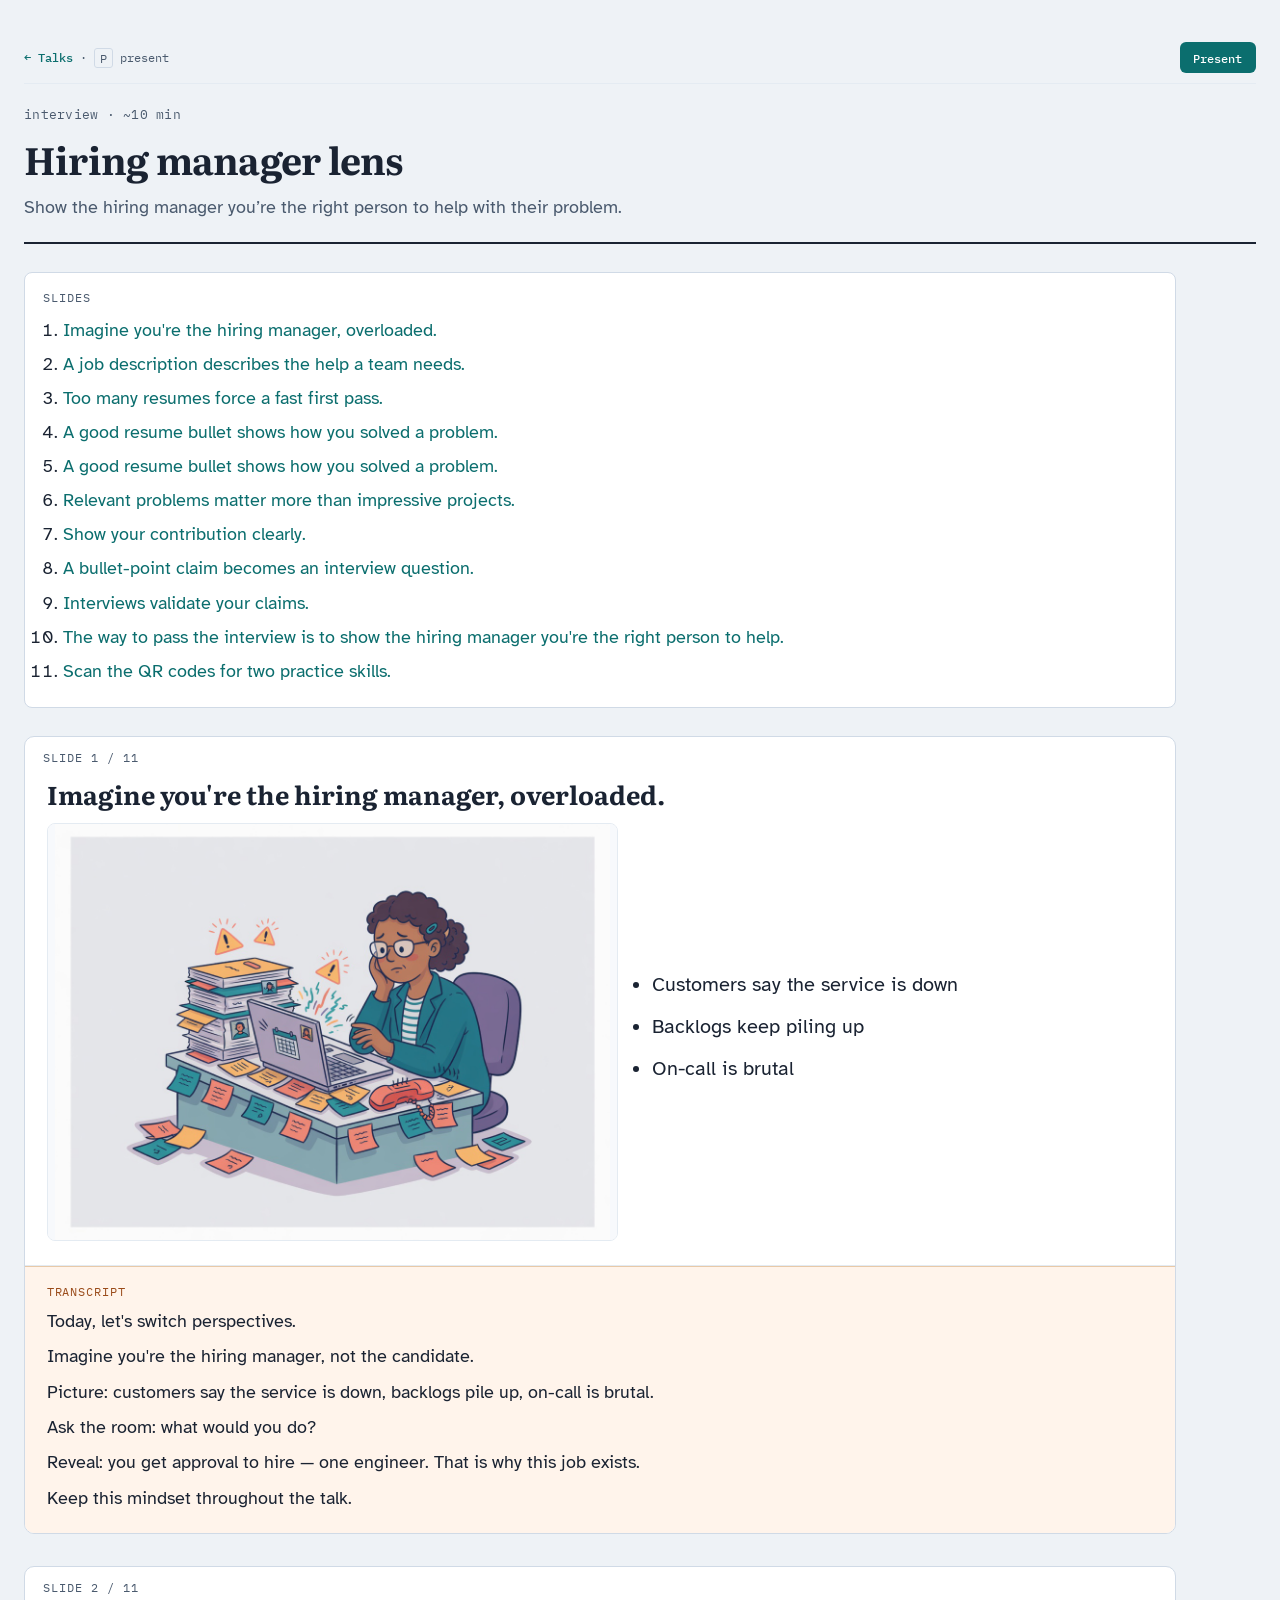
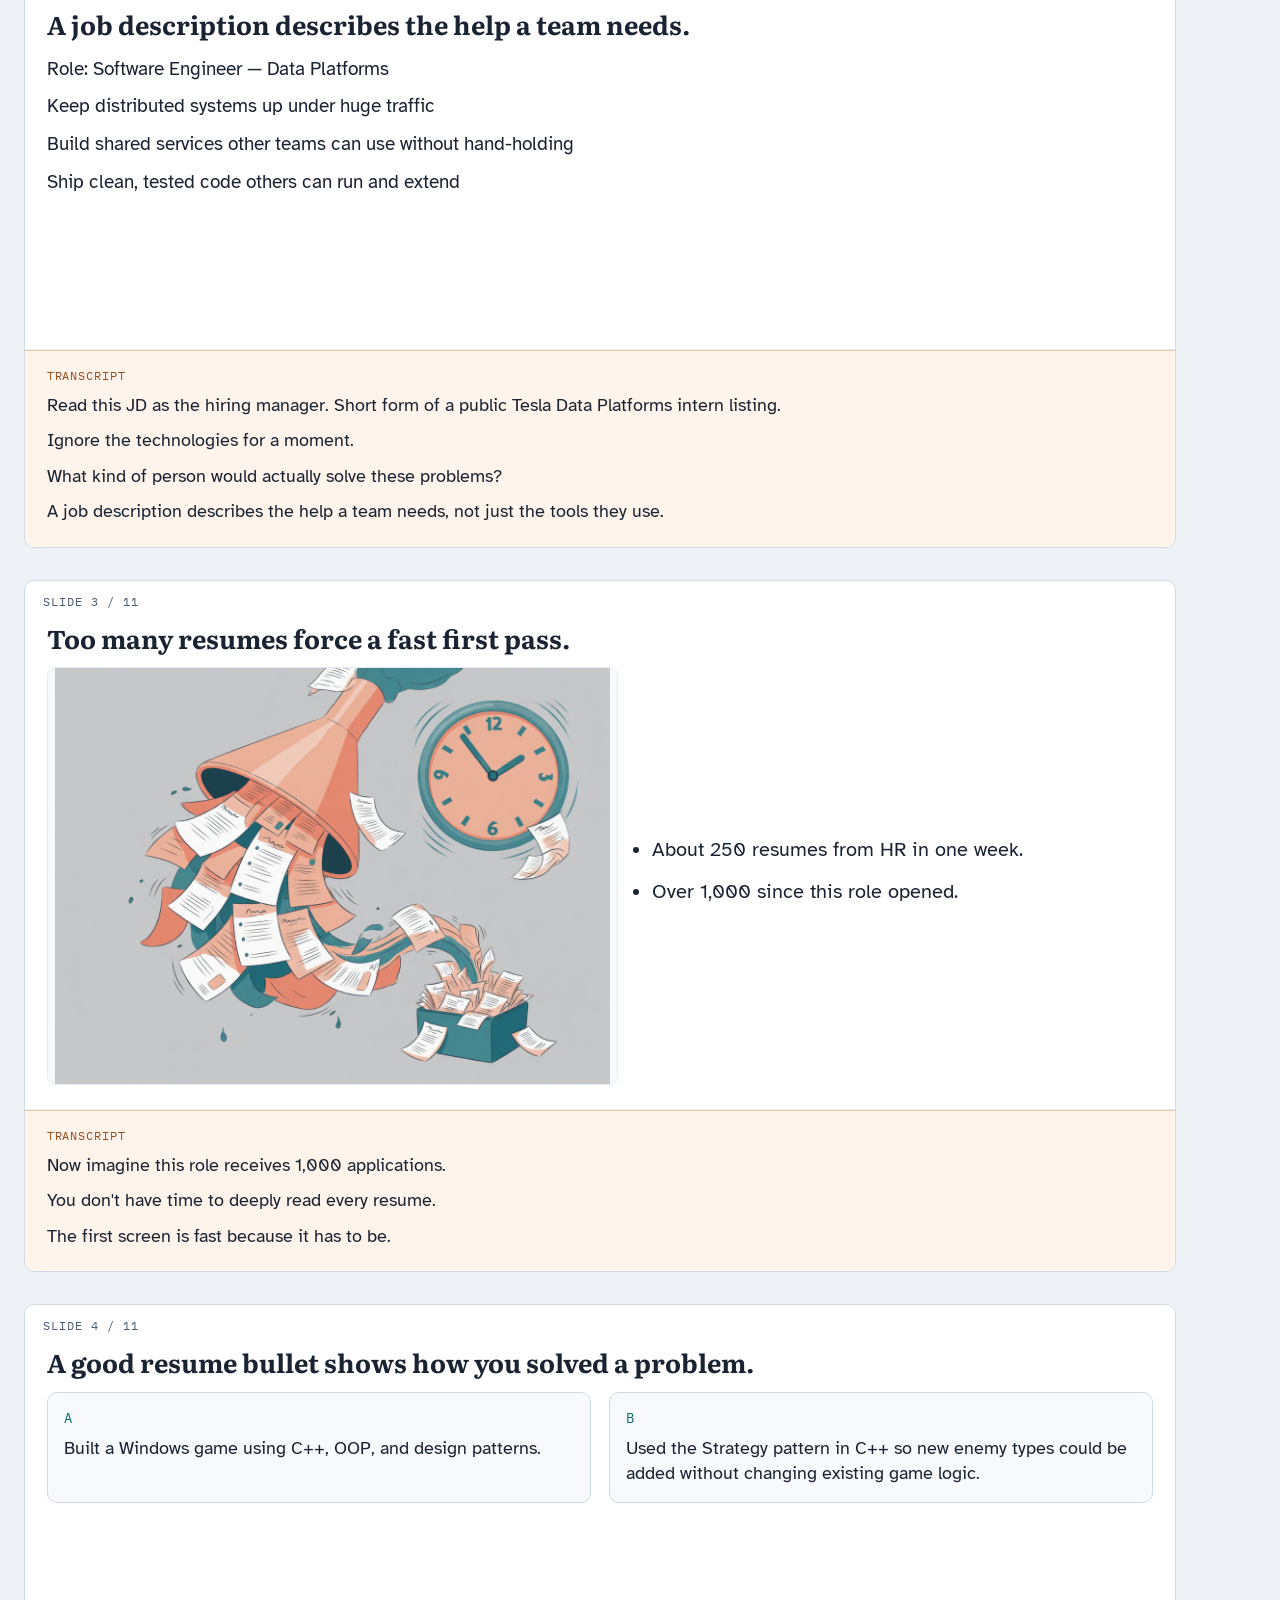
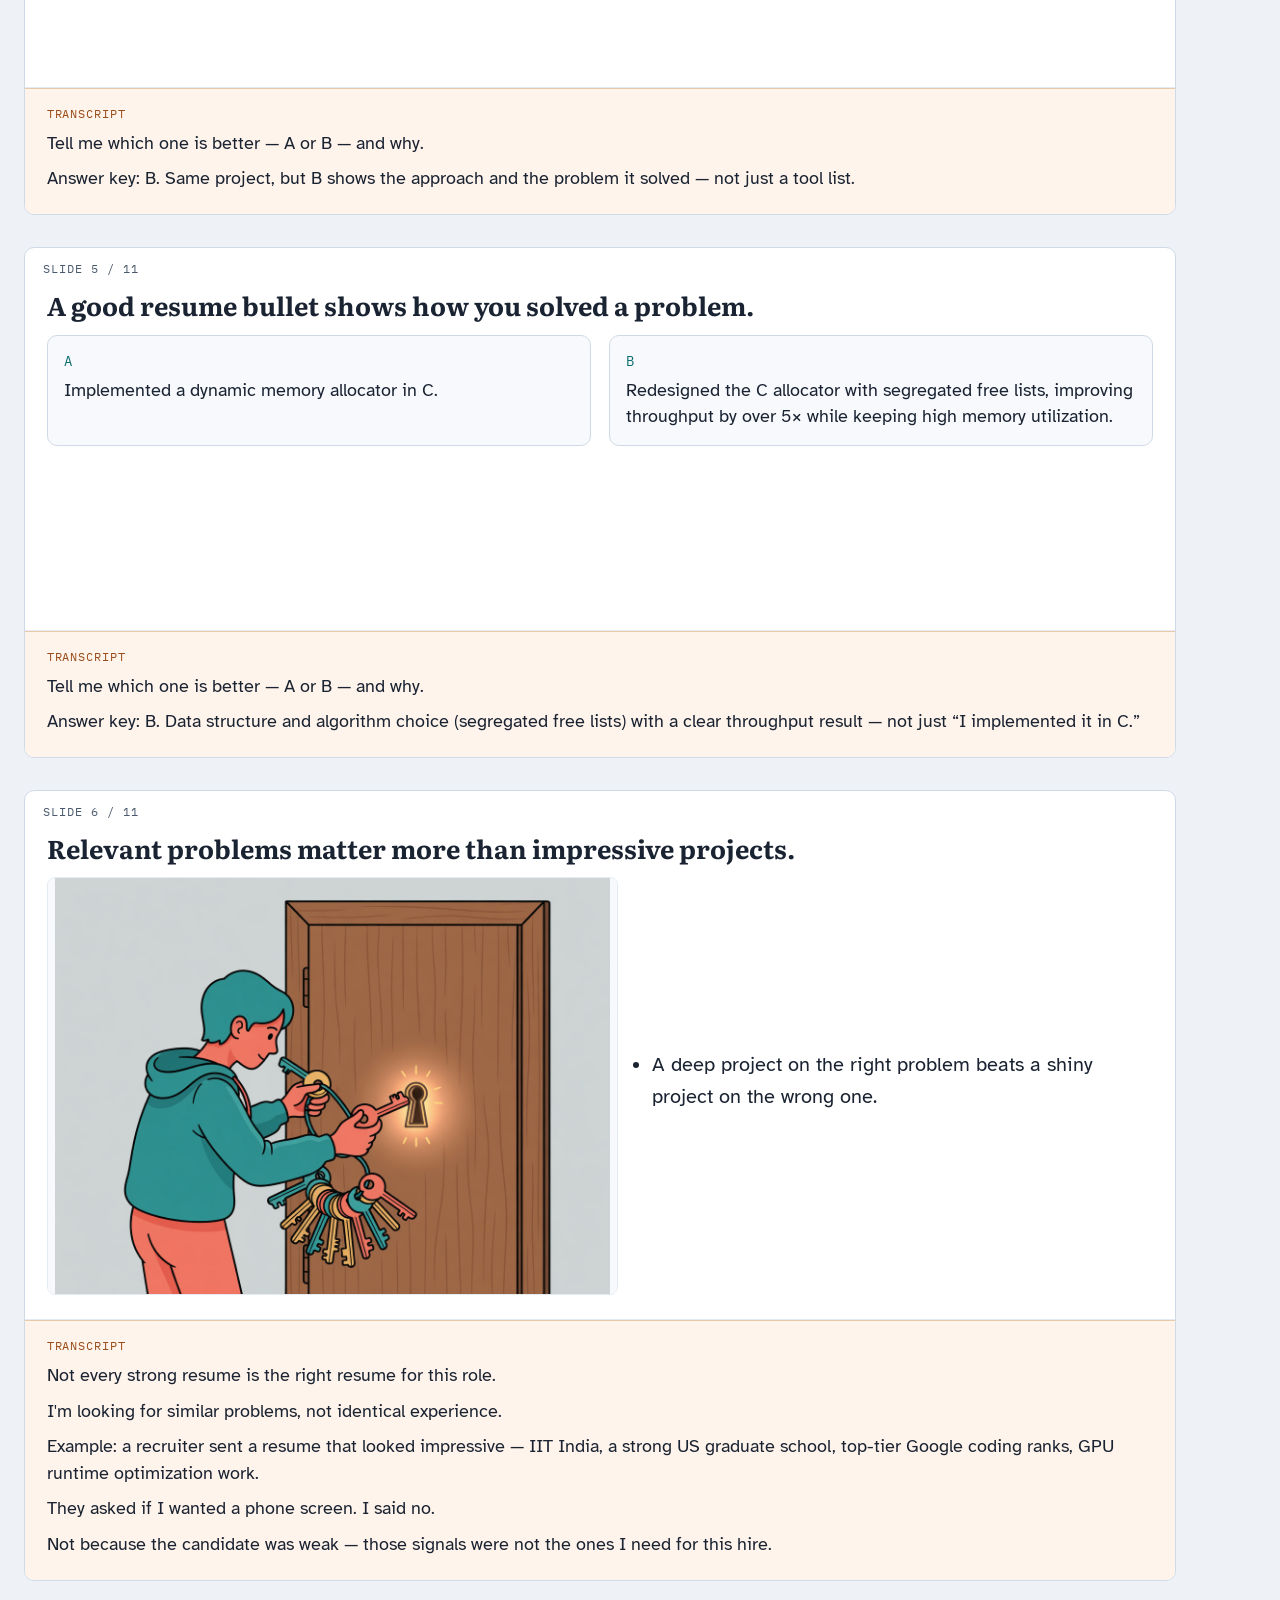
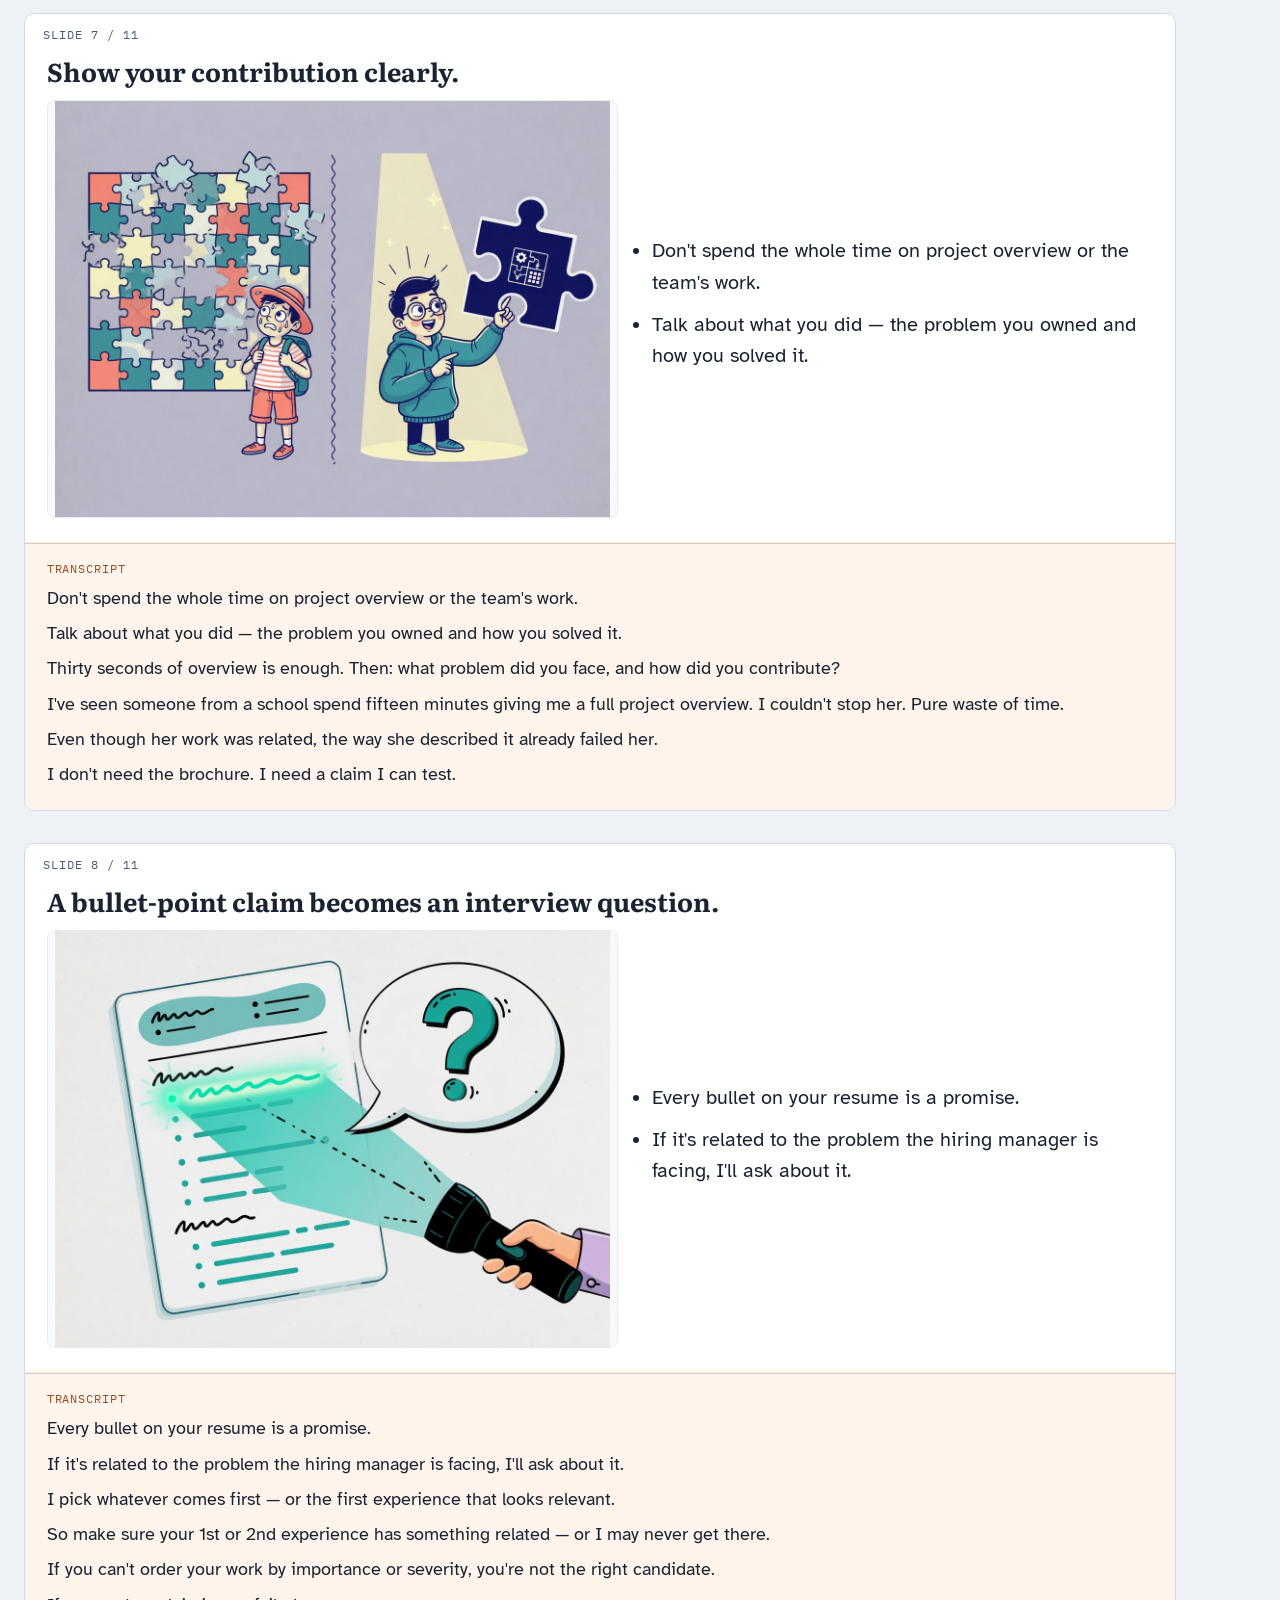
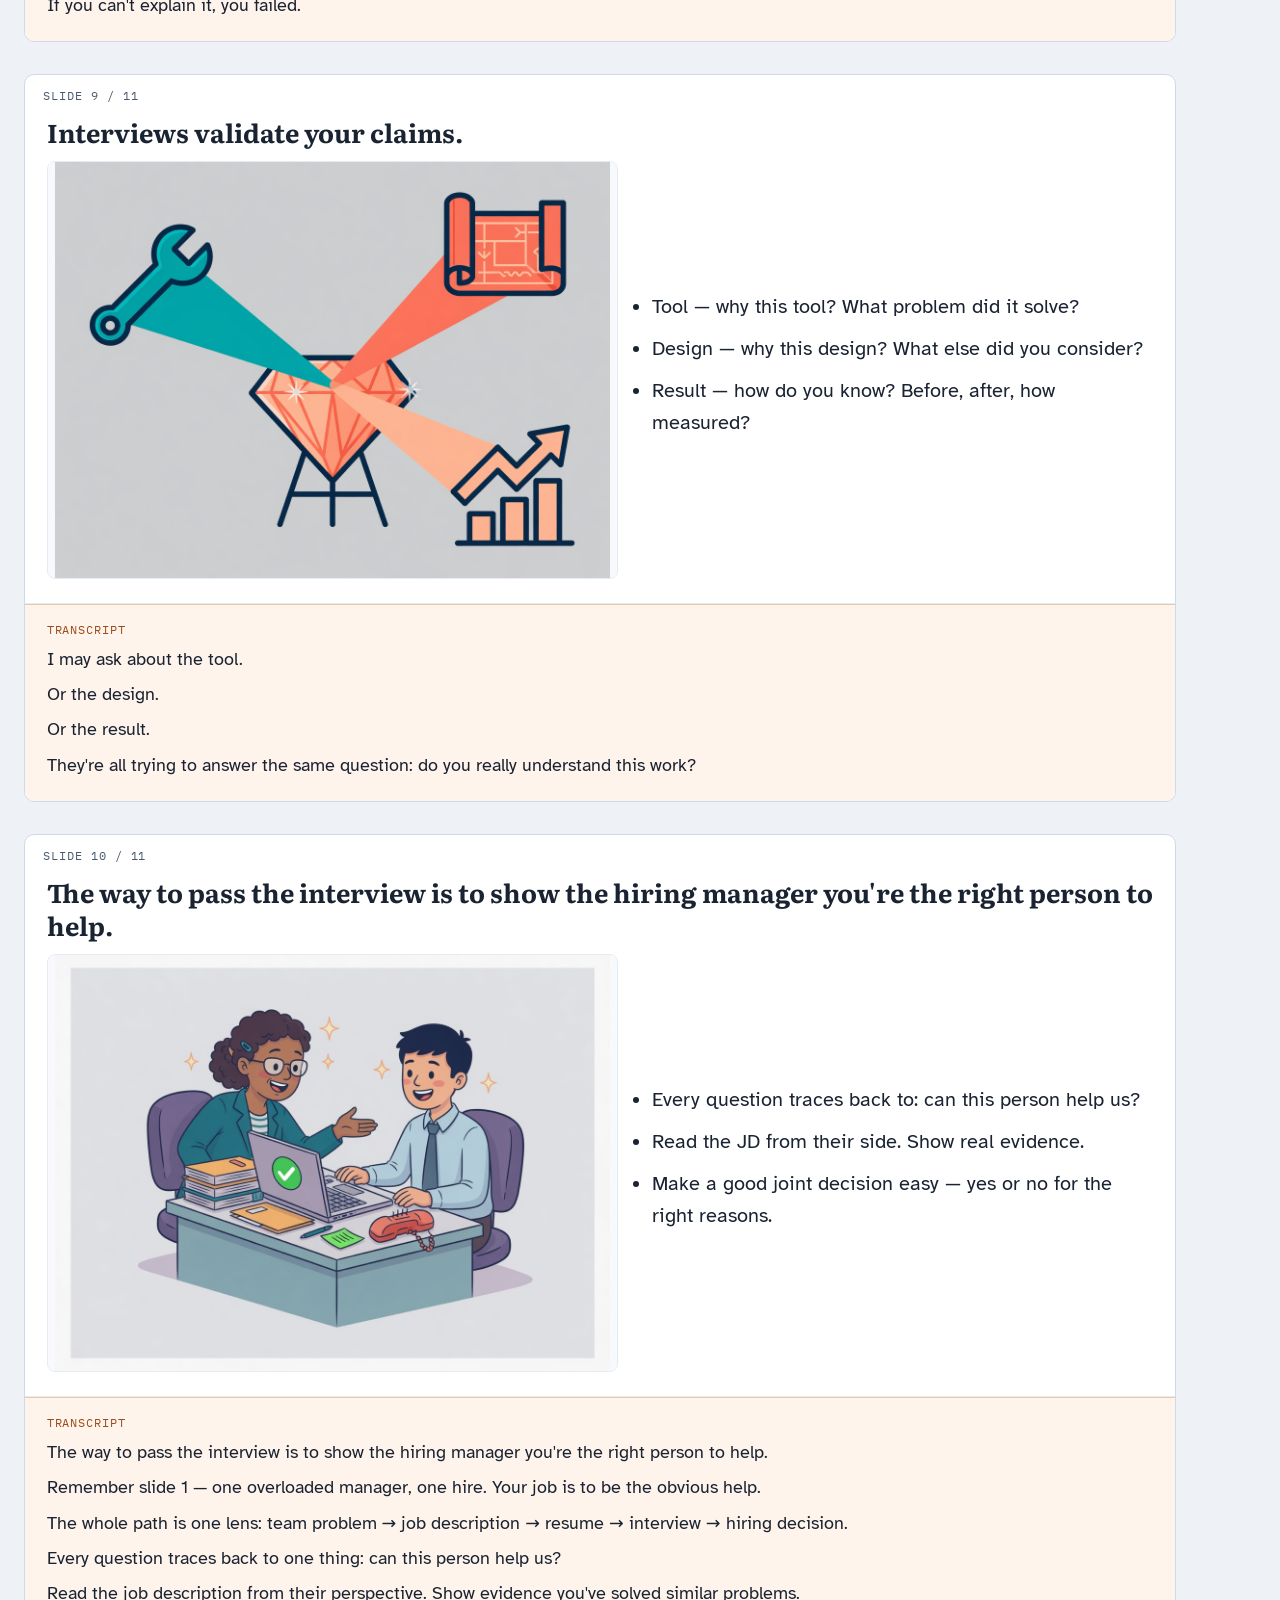
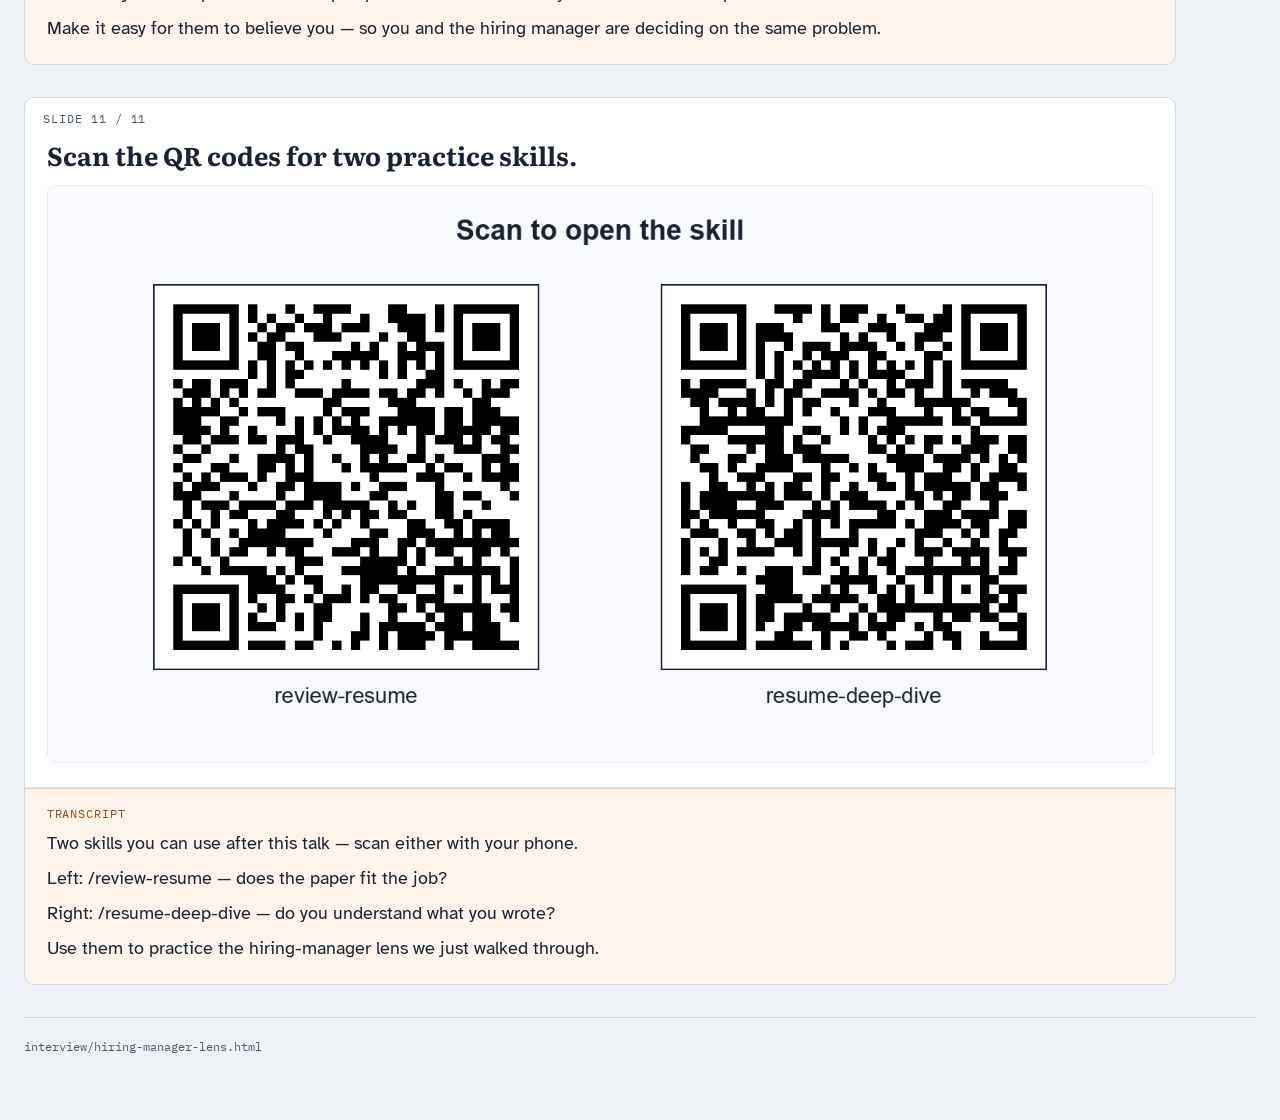
==== interview/hiring-manager-lens.html @ f14f6dc4 "feat(slides): add the public talk pages" ====
<!DOCTYPE html>
<html lang="en">
<head>
  <meta charset="UTF-8" />
  <meta name="viewport" content="width=device-width, initial-scale=1" />
  <title>Hiring manager lens · Imagine you're the hiring manager, overloaded</title>
  <link rel="stylesheet" href="../style/deck-present.css" />
  <link rel="preconnect" href="https://fonts.googleapis.com" />
  <link rel="preconnect" href="https://fonts.gstatic.com" crossorigin />
  <link href="https://fonts.googleapis.com/css2?family=Literata:ital,opsz,wght@0,7..72,400;0,7..72,600;0,7..72,700;1,7..72,400&family=Atkinson+Hyperlegible:ital,wght@0,400;0,700;1,400&family=IBM+Plex+Mono:wght@400;500&display=swap" rel="stylesheet" />
  <style>
    :root {
      --bg: #eef2f6;
      --surface: #ffffff;
      --ink: #1a2332;
      --muted: #4a5a6e;
      --line: #d0dae6;
      --line-soft: #e4ebf2;
      --accent: #0b6e6e;
      --accent-soft: #e0f2f1;
      --warn: #9a4b1a;
      --warn-bg: #fff4eb;
      --paper: #f7f9fc;
      --mono: "IBM Plex Mono", ui-monospace, Menlo, monospace;
      --body: "Atkinson Hyperlegible", system-ui, sans-serif;
      --display: "Literata", Georgia, serif;
      --measure: 72rem;
      --page: 88rem;
    }
    * { box-sizing: border-box; margin: 0; padding: 0; }
    body {
      font-family: var(--body);
      font-size: 1.25rem;
      line-height: 1.62;
      color: var(--ink);
      background: var(--bg);
      -webkit-font-smoothing: antialiased;
    }
    a { color: var(--accent); text-underline-offset: 0.15em; }
    .page { max-width: var(--page); margin: 0 auto; padding: 2.5rem 1.5rem 4rem; }
    header {
      margin-bottom: 1.75rem;
      padding-bottom: 1.35rem;
      border-bottom: 2px solid var(--ink);
    }
    .meta {
      font-family: var(--mono);
      font-size: 0.82rem;
      color: var(--muted);
      letter-spacing: 0.02em;
      margin-bottom: 0.7rem;
    }
    h1 {
      font-family: var(--display);
      font-size: clamp(1.75rem, 4vw, 2.35rem);
      font-weight: 700;
      line-height: 1.2;
      letter-spacing: -0.02em;
      max-width: 28ch;
      margin-bottom: 0.75rem;
    }
    .lede {
      font-size: 1.12rem;
      color: var(--muted);
      max-width: 58ch;
      line-height: 1.5;
    }
    .facts {
      display: flex;
      flex-wrap: wrap;
      gap: 0.5rem;
      margin-top: 1.15rem;
    }
    .fact {
      font-family: var(--mono);
      font-size: 0.76rem;
      background: var(--surface);
      border: 1px solid var(--line);
      padding: 0.35rem 0.65rem;
      border-radius: 999px;
    }
    section { margin-bottom: 2.5rem; max-width: var(--measure); }
    section > h2 {
      font-family: var(--display);
      font-size: 1.45rem;
      font-weight: 700;
      margin-bottom: 0.5rem;
    }
    .sec-intent {
      font-size: 1.02rem;
      color: var(--muted);
      margin-bottom: 1rem;
      max-width: 48ch;
    }
    /* Claim illustration — only next to a claim, not section titles */
    .ae .illust {
      margin: 0;
      border-top: 1px solid var(--line-soft);
      background: var(--paper);
    }
    .ae .illust img,
    .ae .illust object {
      display: block;
      width: 100%;
      max-height: 22rem;
      object-fit: contain;
      object-position: center;
      background: #f7f9fc;
    }
    .ae .illust.diagram {
      border-top: 1px solid var(--line-soft);
    }
    .thesis .illust {
      margin-top: 1rem;
      border-radius: 8px;
      overflow: hidden;
      border: 1px solid var(--line);
      max-width: 42rem;
    }
    .thesis .illust img {
      display: block;
      width: 100%;
      max-height: 18rem;
      object-fit: contain;
      background: #f7f9fc;
    }
    .thesis .illust figcaption {
      font-family: var(--mono);
      font-size: 0.72rem;
      color: var(--muted);
      padding: 0.45rem 0.85rem;
      background: var(--paper);
    }
    .ae .illust figcaption {
      font-family: var(--mono);
      font-size: 0.72rem;
      color: var(--muted);
      padding: 0.45rem 0.85rem 0.55rem;
    }
    section p { margin-bottom: 0.75rem; }
    section ul { margin: 0 0 0.75rem 1.2rem; }
    section li { margin-bottom: 0.35rem; }
    section li::marker { color: var(--accent); }
    .muted { color: var(--muted); }
    .small { font-size: 0.95rem; color: var(--muted); }
    code {
      font-family: var(--mono);
      font-size: 0.88em;
      background: var(--paper);
      border: 1px solid var(--line-soft);
      padding: 0.08em 0.35em;
      border-radius: 4px;
    }

    .thesis {
      background: var(--accent-soft);
      border-left: 5px solid var(--accent);
      padding: 1.1rem 1.25rem;
      border-radius: 0 8px 8px 0;
      margin-bottom: 1.5rem;
      max-width: var(--measure);
    }
    .thesis .lab {
      font-family: var(--mono);
      font-size: 0.72rem;
      letter-spacing: 0.08em;
      text-transform: uppercase;
      color: var(--accent);
      margin-bottom: 0.35rem;
    }
    .thesis p {
      font-family: var(--display);
      font-size: 1.18rem;
      line-height: 1.4;
      margin: 0;
    }

    /* Claim cards (doc) */
    .ae {
      background: var(--surface);
      border: 1px solid var(--line);
      border-radius: 8px;
      margin: 0.85rem 0;
      overflow: hidden;
    }
    .ae .assert {
      padding: 0.9rem 1.1rem 0.65rem;
    }
    .ae .assert .lab {
      font-family: var(--mono);
      font-size: 0.72rem;
      font-weight: 500;
      letter-spacing: 0.08em;
      text-transform: uppercase;
      color: var(--warn);
      margin-bottom: 0.3rem;
    }
    .ae.key .assert .lab { color: var(--accent); }
    .ae .assert p {
      font-family: var(--display);
      font-size: 1.12rem;
      font-weight: 600;
      line-height: 1.35;
      margin: 0;
    }
    .ae .evidence {
      padding: 0.75rem 1.1rem 1rem;
      background: var(--paper);
      border-top: 1px solid var(--line-soft);
    }
    .ae .evidence p {
      margin: 0 0 0.5rem;
      font-size: 1rem;
      color: var(--muted);
    }
    .ae .evidence ul, .ae .evidence ol {
      margin: 0.2rem 0 0 1.15rem;
      font-size: 1rem;
    }
    .ae .evidence li { margin-bottom: 0.28rem; color: var(--ink); }
    .ae .evidence li::marker { color: var(--accent); }

    .flow {
      display: flex;
      flex-wrap: wrap;
      align-items: center;
      gap: 0.35rem;
      margin: 0.75rem 0 1rem;
      font-size: 0.92rem;
    }
    .flow span {
      background: var(--surface);
      border: 1px solid var(--line);
      padding: 0.4rem 0.65rem;
      border-radius: 6px;
    }
    .flow .arr {
      border: none;
      background: none;
      color: var(--accent);
      font-weight: 700;
      padding: 0 0.1rem;
    }
    .flow .you {
      border-color: var(--accent);
      background: var(--accent-soft);
      font-weight: 700;
    }

    .grid2 {
      display: grid;
      grid-template-columns: 1fr 1fr;
      gap: 0.85rem;
    }
    @media (max-width: 720px) {
      .grid2 { grid-template-columns: 1fr; }
    }
    .gap {
      background: var(--surface);
      border: 1px solid var(--line);
      border-radius: 8px;
      padding: 1rem 1.15rem;
      margin: 0.5rem 0;
    }
    .gap .lab {
      font-family: var(--mono);
      font-size: 0.72rem;
      letter-spacing: 0.08em;
      text-transform: uppercase;
      color: var(--accent);
      margin-bottom: 0.35rem;
    }
    .gap h3 {
      font-family: var(--display);
      font-size: 1.1rem;
      margin: 0 0 0.4rem;
    }
    .gap p { margin: 0; font-size: 0.95rem; color: var(--muted); }

    .open {
      background: var(--warn-bg);
      border: 1px solid #e8c9a8;
      border-radius: 8px;
      padding: 1rem 1.15rem;
    }
    .open .lab {
      font-family: var(--mono);
      font-size: 0.72rem;
      letter-spacing: 0.08em;
      text-transform: uppercase;
      color: var(--warn);
      margin-bottom: 0.4rem;
    }
    .open ul { margin: 0 0 0 1.15rem; }
    .open li { margin-bottom: 0.35rem; color: var(--muted); }

    table {
      width: 100%;
      border-collapse: collapse;
      font-size: 0.98rem;
      margin: 0.75rem 0;
      background: var(--surface);
      border: 1px solid var(--line);
      border-radius: 8px;
      overflow: hidden;
    }
    th, td {
      text-align: left;
      padding: 0.55rem 0.7rem;
      border-bottom: 1px solid var(--line-soft);
      vertical-align: top;
    }
    th {
      font-family: var(--mono);
      font-size: 0.72rem;
      letter-spacing: 0.04em;
      text-transform: uppercase;
      color: var(--muted);
      background: var(--paper);
      font-weight: 500;
    }
    tr:last-child td { border-bottom: none; }

    footer {
      margin-top: 1.5rem;
      padding-top: 1.1rem;
      border-top: 1px solid var(--line);
      font-family: var(--mono);
      font-size: 0.78rem;
      color: var(--muted);
    }

    .mode-bar {
      position: sticky;
      top: 0;
      z-index: 50;
      display: flex;
      align-items: center;
      justify-content: space-between;
      gap: 0.75rem;
      flex-wrap: wrap;
      padding: 0.65rem 0;
      margin: -0.5rem 0 1.25rem;
      background: color-mix(in srgb, var(--bg) 92%, transparent);
      backdrop-filter: blur(8px);
      border-bottom: 1px solid var(--line-soft);
    }
    .mode-bar .hint {
      font-family: var(--mono);
      font-size: 0.75rem;
      color: var(--muted);
    }
    .mode-bar button {
      font-family: var(--mono);
      font-size: 0.78rem;
      font-weight: 500;
      color: var(--surface);
      background: var(--accent);
      border: none;
      border-radius: 6px;
      padding: 0.45rem 0.85rem;
      cursor: pointer;
    }
    .mode-bar button:hover { filter: brightness(1.08); }

    /* presentation styles: see ../style/deck-present.css */

    /* one page per slide + transcript */
    .slide-page {
      background: var(--surface);
      border: 1px solid var(--line);
      border-radius: 10px;
      margin: 0 0 2rem;
      overflow: hidden;
      max-width: var(--measure);
    }
    .slide-page .slide-num {
      font-family: var(--mono);
      font-size: 0.72rem;
      letter-spacing: 0.08em;
      text-transform: uppercase;
      color: var(--muted);
      padding: 0.75rem 1.15rem 0;
    }
    .slide-page .slide-on {
      padding: 0.65rem 1.35rem 1.5rem;
      border-bottom: 1px solid var(--line-soft);
      min-height: 22rem;
    }
    .slide-page .slide-on h2 {
      font-family: var(--display);
      font-size: 1.6rem;
      font-weight: 700;
      line-height: 1.3;
      margin: 0 0 0.75rem;
      max-width: 100%;
      white-space: normal;
      overflow-wrap: break-word;
    }
    .slide-page .slide-on .body p {
      margin: 0 0 0.45rem;
      color: var(--ink);
      font-size: 1.18rem;
    }
    .slide-page .slide-on .compare-pair {
      display: grid;
      grid-template-columns: minmax(0, 1fr) minmax(0, 1fr);
      gap: 0.85rem 1.15rem;
      align-items: stretch;
      margin-top: 0.5rem;
    }
    .slide-page .slide-on .compare-pair .cmp-card {
      border: 1px solid var(--line);
      border-radius: 10px;
      padding: 0.9rem 1rem;
      background: var(--paper);
      min-width: 0;
    }
    .slide-page .slide-on .compare-pair .cmp-card .lab {
      font-family: var(--mono);
      font-size: 0.85rem;
      letter-spacing: 0.08em;
      text-transform: uppercase;
      color: var(--accent);
      margin-bottom: 0.4rem;
    }
    .slide-page .slide-on .compare-pair .cmp-card p {
      margin: 0;
      font-size: 1.12rem;
      line-height: 1.45;
      color: var(--ink);
    }
    @media (max-width: 720px) {
      .slide-page .slide-on .compare-pair {
        grid-template-columns: 1fr;
      }
    }
    .slide-page .slide-on .body ul {
      margin: 0.35rem 0 0.5rem 1.15rem;
    }
    .slide-page .slide-on .body li { margin-bottom: 0.28rem; }
    .slide-page .slide-on .body li::marker { color: var(--accent); }
    .slide-page .slide-on pre {
      font-family: var(--mono);
      font-size: 1.05rem;
      background: var(--paper);
      border: 1px solid var(--line-soft);
      border-radius: 8px;
      padding: 0.85rem 1rem;
      line-height: 1.55;
      margin: 0.35rem 0 0.5rem;
      white-space: pre-wrap;
      max-width: 100%;
      overflow-wrap: break-word;
      overflow-x: auto;
    }
    .slide-page .slide-on .grid3 {
      display: grid;
      grid-template-columns: 1fr 1fr 1fr;
      gap: 0.65rem;
      margin-top: 0.5rem;
    }
    .slide-page .slide-on .split-lr {
      display: grid;
      grid-template-columns: minmax(0, 1.1fr) minmax(0, 1fr);
      gap: 1rem;
      align-items: center;
      margin-top: 0.35rem;
      min-width: 0;
    }
    .slide-page .slide-on .split-lr figure {
      margin: 0;
      min-width: 0;
    }
    .slide-page .slide-on .split-lr figure img {
      max-height: 26rem;
      max-width: 100%;
      width: 100%;
      object-fit: contain;
    }
    .slide-page .slide-on .split-lr ul {
      margin: 0;
      padding-left: 1.15rem;
      font-size: 1.22rem;
      min-width: 0;
    }
    .slide-page .slide-on .split-lr li {
      margin-bottom: 0.65rem;
      overflow-wrap: break-word;
    }
    @media (max-width: 720px) {
      .slide-page .slide-on .grid3 { grid-template-columns: 1fr; }
      .slide-page .slide-on .split-lr { grid-template-columns: 1fr; }
    }
    .slide-page .slide-on .grid3 .cell {
      background: var(--paper);
      border: 1px solid var(--line-soft);
      border-radius: 8px;
      padding: 0.75rem 0.85rem;
    }
    .slide-page .slide-on .grid3 .cell .lab {
      font-family: var(--mono);
      font-size: 0.7rem;
      letter-spacing: 0.06em;
      text-transform: uppercase;
      color: var(--accent);
      margin-bottom: 0.3rem;
    }
    .slide-page .slide-on .grid3 .cell h3 {
      font-family: var(--display);
      font-size: 1.05rem;
      margin: 0 0 0.3rem;
    }
    .slide-page .slide-on .grid3 .cell p {
      margin: 0;
      font-size: 0.95rem;
      color: var(--muted);
    }
    .slide-page .slide-on figure {
      margin: 0.75rem 0 0;
      border-radius: 8px;
      overflow: hidden;
      border: 1px solid var(--line-soft);
    }
    .slide-page .slide-on figure img {
      display: block;
      width: 100%;
      max-height: 28rem;
      object-fit: contain;
      background: #f7f9fc;
    }
    .slide-page .slide-on figure.qr-pair img {
      max-height: 36rem;
      max-width: 100%;
      width: 100%;
      object-fit: contain;
    }
    .slide-page .slide-on .body p,
    .slide-page .slide-on .body li {
      overflow-wrap: break-word;
    }
    .slide-page .slide-on figcaption {
      font-family: var(--mono);
      font-size: 0.72rem;
      color: var(--muted);
      padding: 0.4rem 0.75rem;
      background: var(--paper);
    }
    .slide-page .transcript {
      background: var(--warn-bg);
      border-top: 1px solid #e8c9a8;
      padding: 1rem 1.35rem 1.35rem;
    }
    .slide-page .transcript .lab {
      font-family: var(--mono);
      font-size: 0.72rem;
      letter-spacing: 0.08em;
      text-transform: uppercase;
      color: var(--warn);
      margin-bottom: 0.4rem;
    }
    .slide-page .transcript p {
      margin: 0 0 0.5rem;
      font-size: 1.1rem;
      color: var(--ink);
      line-height: 1.55;
    }
    .slide-page .transcript p:last-child { margin-bottom: 0; }
    .toc {
      max-width: var(--measure);
      margin: 0 0 1.75rem;
      padding: 1rem 1.15rem;
      background: var(--surface);
      border: 1px solid var(--line);
      border-radius: 8px;
    }
    .toc .lab {
      font-family: var(--mono);
      font-size: 0.72rem;
      letter-spacing: 0.08em;
      text-transform: uppercase;
      color: var(--muted);
      margin-bottom: 0.5rem;
    }
    .toc ol { margin: 0 0 0 1.2rem; }
    .toc li { margin-bottom: 0.35rem; font-size: 1.1rem; }
    .toc a { text-decoration: none; }
    .toc a:hover { text-decoration: underline; }
</style>
</head>
<body>
  <div class="page">
    <div class="mode-bar">
      <span class="hint"><a href="../index.html">← Talks</a> · <kbd style="font-family:var(--mono);font-size:0.72rem;border:1px solid var(--line);padding:0.1rem 0.3rem;border-radius:3px">P</kbd> present</span>
      <button type="button" id="btn-present">Present</button>
    </div>

    <header>
      <p class="meta">interview · ~10 min</p>
      <h1>Hiring manager lens</h1>
      <p class="lede">Show the hiring manager you’re the right person to help with their problem.</p>
    </header>

    <nav class="toc" id="toc">
      <div class="lab">Slides</div>
      <ol id="toc-list"></ol>
    </nav>

    <div id="pages"></div>

    <footer>
      interview/hiring-manager-lens.html
    </footer>
  </div>

  <div id="deck" hidden>
    <div class="deck-chrome">
      <div>
        <strong id="slide-label">1 / N</strong>
        <span class="keys"> · <kbd>↓</kbd>/<kbd>↑</kbd> or <kbd>→</kbd>/<kbd>←</kbd> · <kbd>Esc</kbd> · <kbd>F</kbd></span>
      </div>
      <span class="end"><a href="../index.html">Talks</a><button type="button" id="btn-exit">Exit</button></span>
    </div>
    <div class="stage" id="stage"></div>
    <div class="progress" id="progress"></div>
  </div>

  <script>
    /**
     * Round-2 script: short transcripts (30–60s/slide). One idea per slide.
     * Title = on screen claim. Body = context. Transcript = speaker guide only.
     */
    const SLIDES = [
      {
        section: "open",
        title: "Imagine you're the hiring manager, overloaded.",
        layout: "img-left",
        img: "images/ev-s1-overloaded.jpg",

        body: [
          "Customers say the service is down",
          "Backlogs keep piling up",
          "On-call is brutal",
        ],
        transcript: [
          "Today, let's switch perspectives.",
          "Imagine you're the hiring manager, not the candidate.",
          "Picture: customers say the service is down, backlogs pile up, on-call is brutal.",
          "Ask the room: what would you do?",
          "Reveal: you get approval to hire — one engineer. That is why this job exists.",
          "Keep this mindset throughout the talk.",
        ],
      },
      {
        section: "open",
        title: "A job description describes the help a team needs.",
        body: [
          "Role: Software Engineer — Data Platforms",
          "Keep distributed systems up under huge traffic",
          "Build shared services other teams can use without hand-holding",
          "Ship clean, tested code others can run and extend",
        ],
        transcript: [
          "Read this JD as the hiring manager. Short form of a public Tesla Data Platforms intern listing.",
          "Ignore the technologies for a moment.",
          "What kind of person would actually solve these problems?",
          "A job description describes the help a team needs, not just the tools they use.",
        ],
      },
      {
        section: "scan",
        title: "Too many resumes force a fast first pass.",
        layout: "img-left",
        body: [
          "About 250 resumes from HR in one week.",
          "Over 1,000 since this role opened.",
        ],
        img: "images/ev-s3-stack-timer.jpg",

        transcript: [
          "Now imagine this role receives 1,000 applications.",
          "You don't have time to deeply read every resume.",
          "The first screen is fast because it has to be.",
        ],
      },
      {
        section: "scan",
        title: "A good resume bullet shows how you solved a problem.",
        layout: "compare",
        a: "Built a Windows game using C++, OOP, and design patterns.",
        b: "Used the Strategy pattern in C++ so new enemy types could be added without changing existing game logic.",
        transcript: [
          "Tell me which one is better — A or B — and why.",
          "Answer key: B. Same project, but B shows the approach and the problem it solved — not just a tool list.",
        ],
      },
      {
        section: "scan",
        title: "A good resume bullet shows how you solved a problem.",
        layout: "compare",
        a: "Implemented a dynamic memory allocator in C.",
        b: "Redesigned the C allocator with segregated free lists, improving throughput by over 5× while keeping high memory utilization.",
        transcript: [
          "Tell me which one is better — A or B — and why.",
          "Answer key: B. Data structure and algorithm choice (segregated free lists) with a clear throughput result — not just “I implemented it in C.”",
        ],
      },
      {
        section: "scan",
        title: "Relevant problems matter more than impressive projects.",
        layout: "img-left",
        body: [
          "A deep project on the right problem beats a shiny project on the wrong one.",
        ],
        img: "images/ev-s5-key-lock.jpg",

        transcript: [
          "Not every strong resume is the right resume for this role.",
          "I'm looking for similar problems, not identical experience.",
          "Example: a recruiter sent a resume that looked impressive — IIT India, a strong US graduate school, top-tier Google coding ranks, GPU runtime optimization work.",
          "They asked if I wanted a phone screen. I said no.",
          "Not because the candidate was weak — those signals were not the ones I need for this hire.",
        ],
      },
      {
        section: "scan",
        title: "Show your contribution clearly.",
        layout: "img-left",
        body: [
          "Don't spend the whole time on project overview or the team's work.",
          "Talk about what you did — the problem you owned and how you solved it.",
        ],
        img: "images/ev-s6-contribution.jpg",

        transcript: [
          "Don't spend the whole time on project overview or the team's work.",
          "Talk about what you did — the problem you owned and how you solved it.",
          "Thirty seconds of overview is enough. Then: what problem did you face, and how did you contribute?",
          "I've seen someone from a school spend fifteen minutes giving me a full project overview. I couldn't stop her. Pure waste of time.",
          "Even though her work was related, the way she described it already failed her.",
          "I don't need the brochure. I need a claim I can test.",
        ],
      },
      {
        section: "probe",
        title: "A bullet-point claim becomes an interview question.",
        layout: "img-left",
        body: [
          "Every bullet on your resume is a promise.",
          "If it's related to the problem the hiring manager is facing, I'll ask about it.",
        ],
        img: "images/ev-s7-flashlight.jpg",

        transcript: [
          "Every bullet on your resume is a promise.",
          "If it's related to the problem the hiring manager is facing, I'll ask about it.",
          "I pick whatever comes first — or the first experience that looks relevant.",
          "So make sure your 1st or 2nd experience has something related — or I may never get there.",
          "If you can't order your work by importance or severity, you're not the right candidate.",
          "If you can't explain it, you failed.",
        ],
      },
      {
        section: "probe",
        title: "Interviews validate your claims.",
        layout: "img-left",
        body: [
          "Tool — why this tool? What problem did it solve?",
          "Design — why this design? What else did you consider?",
          "Result — how do you know? Before, after, how measured?",
        ],
        img: "images/ev-s8-diamond.jpg",

        transcript: [
          "I may ask about the tool.",
          "Or the design.",
          "Or the result.",
          "They're all trying to answer the same question: do you really understand this work?",
        ],
      },
      {
        section: "close",
        title: "The way to pass the interview is to show the hiring manager you're the right person to help.",
        layout: "img-left",
        body: [
          "Every question traces back to: can this person help us?",
          "Read the JD from their side. Show real evidence.",
          "Make a good joint decision easy — yes or no for the right reasons.",
        ],
        img: "images/ev-s9-close.jpg",

        transcript: [
          "The way to pass the interview is to show the hiring manager you're the right person to help.",
          "Remember slide 1 — one overloaded manager, one hire. Your job is to be the obvious help.",
          "The whole path is one lens: team problem → job description → resume → interview → hiring decision.",
          "Every question traces back to one thing: can this person help us?",
          "Read the job description from their perspective. Show evidence you've solved similar problems.",
          "Make it easy for them to believe you — so you and the hiring manager are deciding on the same problem.",
        ],
      },
      {
        section: "close",
        title: "Scan the QR codes for two practice skills.",
        layout: "img-wide",
        img: "images/s10-two-skills-qr.png",

        transcript: [
          "Two skills you can use after this talk — scan either with your phone.",
          "Left: /review-resume — does the paper fit the job?",
          "Right: /resume-deep-dive — do you understand what you wrote?",
          "Use them to practice the hiring-manager lens we just walked through.",
        ],
      },
    ];

    const pages = document.getElementById("pages");
    const tocList = document.getElementById("toc-list");
    const deck = document.getElementById("deck");
    const stage = document.getElementById("stage");
    const progress = document.getElementById("progress");
    const slideLabel = document.getElementById("slide-label");
    let idx = 0;
    let presenting = false;

    function esc(s) {
      return String(s)
        .replace(/&/g, "&amp;")
        .replace(/</g, "&lt;")
        .replace(/>/g, "&gt;")
        .replace(/"/g, "&quot;");
    }
    function rich(s) {
      return String(s)
        .replace(/&/g, "&amp;")
        .replace(/</g, "&lt;")
        .replace(/>/g, "&gt;")
        .replace(/&lt;strong&gt;/g, "<strong>")
        .replace(/&lt;\/strong&gt;/g, "</strong>")
        .replace(/&lt;code&gt;/g, "<code>")
        .replace(/&lt;\/code&gt;/g, "</code>")
        .replace(/&lt;em&gt;/g, "<em>")
        .replace(/&lt;\/em&gt;/g, "</em>");
    }

    function compareHtml(s, present) {
      if (s.layout !== "compare" || !s.a || !s.b) return "";
      if (present) {
        return `<div class="s-compare">
          <div class="s-card"><div class="lab">A</div><p>${rich(s.a)}</p></div>
          <div class="s-card"><div class="lab">B</div><p>${rich(s.b)}</p></div>
        </div>`;
      }
      return `<div class="compare-pair">
        <div class="cmp-card"><div class="lab">A</div><p>${rich(s.a)}</p></div>
        <div class="cmp-card"><div class="lab">B</div><p>${rich(s.b)}</p></div>
      </div>`;
    }

    function bodyHtml(s) {
      if (s.layout === "compare") return compareHtml(s, false);
      if (s.layout === "img-left" && s.img && s.body && s.body.length) {
        const lis = s.body.map((b) => `<li>${rich(b)}</li>`).join("");
        return `<div class="split-lr">
          <figure>
            <img src="${esc(s.img)}" alt="" />
            ${s.imgCap ? `<figcaption>${esc(s.imgCap)}</figcaption>` : ""}
          </figure>
          <ul>${lis}</ul>
        </div>`;
      }
      if (s.bodyHtml) return s.bodyHtml;
      if (s.body && s.body.length) {
        return `<div class="body">${s.body.map((p) => `<p>${rich(p)}</p>`).join("")}</div>`;
      }
      return "";
    }

    function renderDoc() {
      pages.innerHTML = "";
      tocList.innerHTML = "";
      SLIDES.forEach((s, i) => {
        const n = i + 1;
        const id = `slide-${n}`;
        const li = document.createElement("li");
        li.innerHTML = `<a href="#${id}">${esc(s.title)}</a>`;
        tocList.appendChild(li);

        const split = s.layout === "img-left";
        const figClass = s.layout === "img-wide" ? " class=\"qr-pair\"" : "";
        const fig =
          !split && s.img
            ? `<figure${figClass}><img src="${esc(s.img)}" alt="" />${
                s.imgCap ? `<figcaption>${esc(s.imgCap)}</figcaption>` : ""
              }</figure>`
            : "";
        const notes = (s.transcript || [])
          .map((p) => `<p>${rich(p)}</p>`)
          .join("");

        const el = document.createElement("article");
        el.className = "slide-page";
        el.id = id;
        el.innerHTML = `
          <div class="slide-num">Slide ${n} / ${SLIDES.length}</div>
          <div class="slide-on">
            <h2>${esc(s.title)}</h2>
            ${bodyHtml(s)}
            ${fig}
          </div>
          <div class="transcript">
            <div class="lab">Transcript</div>
            ${notes}
          </div>`;
        pages.appendChild(el);
      });
    }

    function renderPresent(s) {
      let html = `<div class="s-ae">
        <div class="s-assert"><p>${rich(s.title || "")}</p></div>`;
      let ev = "";
      if (s.layout === "compare") {
        ev = compareHtml(s, true);
      } else if (s.layout === "img-left" && s.img && s.body && s.body.length) {
        ev = `<div class="s-split">
          <img src="${esc(s.img)}" alt="" />
          <ul>${s.body.map((b) => `<li>${rich(b)}</li>`).join("")}</ul>
        </div>`;
      } else if (s.bodyHtml) {
        ev = s.bodyHtml;
      } else if (s.body && s.body.length) {
        ev = `<ul>${s.body.map((b) => `<li>${rich(b)}</li>`).join("")}</ul>`;
      }
      if (ev) html += `<div class="s-ev">${ev}</div>`;
      if (s.img && s.layout !== "img-left") {
        const wide = s.layout === "img-wide" ? " s-illust-wide" : "";
        html += `<div class="s-illust${wide}"><img src="${esc(s.img)}" alt="" /></div>`;
      }
      html += `</div>`;
      return html;
    }

    function paint() {
      const s = SLIDES[idx];
      stage.innerHTML = `<div class="slide active">${renderPresent(s)}</div>`;
      slideLabel.textContent = `${idx + 1} / ${SLIDES.length}`;
      progress.style.width = `${((idx + 1) / SLIDES.length) * 100}%`;
    }

    function enterPresent(startAt = 0) {
      presenting = true;
      idx = Math.max(0, Math.min(startAt, SLIDES.length - 1));
      document.body.classList.add("presenting");
      deck.hidden = false;
      paint();
      history.replaceState(null, "", "#present");
    }
    function exitPresent() {
      presenting = false;
      document.body.classList.remove("presenting");
      deck.hidden = true;
      if (location.hash === "#present") {
        history.replaceState(null, "", location.pathname + location.search);
      }
    }
    function next() {
      if (idx < SLIDES.length - 1) {
        idx++;
        paint();
      }
    }
    function prev() {
      if (idx > 0) {
        idx--;
        paint();
      }
    }

    document.getElementById("btn-present").addEventListener("click", () => enterPresent(0));
    document.getElementById("btn-exit").addEventListener("click", exitPresent);

    document.addEventListener("keydown", (e) => {
      if (e.key === "p" || e.key === "P") {
        if (e.target.matches("input, textarea, [contenteditable]")) return;
        e.preventDefault();
        if (presenting) exitPresent();
        else enterPresent(0);
        return;
      }
      if (!presenting) return;
      if (e.key === "Escape") {
        e.preventDefault();
        exitPresent();
      } else if (
        e.key === "ArrowDown" ||
        e.key === "ArrowRight" ||
        e.key === " " ||
        e.key === "PageDown"
      ) {
        e.preventDefault();
        next();
      } else if (e.key === "ArrowUp" || e.key === "ArrowLeft" || e.key === "PageUp") {
        e.preventDefault();
        prev();
      } else if (e.key === "Home") {
        e.preventDefault();
        idx = 0;
        paint();
      } else if (e.key === "End") {
        e.preventDefault();
        idx = SLIDES.length - 1;
        paint();
      } else if (e.key === "f" || e.key === "F") {
        e.preventDefault();
        if (!document.fullscreenElement) deck.requestFullscreen?.();
        else document.exitFullscreen?.();
      }
    });

    stage.addEventListener("click", (e) => {
      if (!presenting) return;
      const r = stage.getBoundingClientRect();
      const x = (e.clientX - r.left) / r.width;
      if (x < 0.3) prev();
      else next();
    });

    renderDoc();
    if (location.hash === "#present") enterPresent(0);
  </script>

  <button type="button" id="back-to-top" class="back-to-top" aria-label="Back to top" title="Back to top">↑</button>
  <script src="../style/deck-doc.js"></script>
</body>
</html>
---- style/deck-present.css ----
/* Shared presentation-mode styles for lecture-idea decks.
 * Used by interview/hiring-manager-lens.html and
 * agentic-tooling/engineering-attention.html
 * Requires :root --mono, --display on the host page.
 */
    /* —— presentation —— */
    body.presenting { overflow: hidden; background: #0e1218; }
    body.presenting .page,
    body.presenting .mode-bar { display: none !important; }

    #deck {
      display: none;
      position: fixed;
      inset: 0;
      background: #0e1218;
      color: #e8eaed;
      z-index: 100;
      flex-direction: column;
    }
    body.presenting #deck { display: flex; }

    #deck .deck-chrome {
      flex: 0 0 auto;
      display: flex;
      align-items: center;
      justify-content: space-between;
      gap: 1rem;
      padding: 0.75rem 1.25rem;
      border-bottom: 1px solid #2a3140;
      font-family: var(--mono);
      font-size: 0.9rem;
      color: #8b95a5;
    }
    #deck .deck-chrome strong { color: #c5cdd8; font-weight: 500; font-size: 1rem; }
    #deck .deck-chrome .keys kbd {
      display: inline-block;
      border: 1px solid #3a4456;
      border-radius: 4px;
      padding: 0.1rem 0.35rem;
      margin: 0 0.1rem;
      color: #aab4c2;
      background: #161b24;
    }
    #deck .deck-chrome .end {
      display: flex;
      align-items: center;
      gap: 0.5rem;
    }
    #deck .deck-chrome button,
    #deck .deck-chrome a {
      font-family: var(--mono);
      font-size: 0.75rem;
      background: transparent;
      color: #aab4c2;
      border: 1px solid #3a4456;
      border-radius: 6px;
      padding: 0.35rem 0.7rem;
      cursor: pointer;
      text-decoration: none;
    }
    .mode-bar a {
      font-family: var(--mono);
      font-size: 0.78rem;
      font-weight: 500;
      color: var(--accent);
      text-decoration: none;
    }
    .mode-bar a:hover { text-decoration: underline; }
    #deck .stage {
      flex: 1 1 auto;
      display: flex;
      flex-direction: column;
      align-items: stretch;
      justify-content: flex-start;
      padding: 0.5rem 0.75rem 0.85rem;
      overflow: hidden;
      min-height: 0;
    }
    .slide {
      display: none;
      width: 100%;
      height: 100%;
      max-width: 100%;
      max-height: 100%;
      min-width: 0;
      min-height: 0;
      box-sizing: border-box;
      animation: slideIn 0.22s ease;
    }
    .slide.active {
      display: flex;
      flex-direction: column;
      flex: 1 1 auto;
      width: 100%;
      height: 100%;
      min-height: 0;
    }
    @keyframes slideIn {
      from { opacity: 0; transform: translateY(8px); }
      to { opacity: 1; transform: none; }
    }
    @media (prefers-reduced-motion: reduce) {
      .slide { animation: none; }
    }

    .slide .s-lab {
      font-family: var(--mono);
      font-size: clamp(0.95rem, 1.5vw, 1.15rem);
      letter-spacing: 0.1em;
      text-transform: uppercase;
      color: #5ec4c0;
      margin-bottom: 0.75rem;
    }
    .slide h2 {
      font-family: var(--display);
      font-size: clamp(1.75rem, 4vw, 3rem);
      font-weight: 700;
      line-height: 1.15;
      letter-spacing: -0.02em;
      color: #f2f4f7;
      margin-bottom: 1rem;
      max-width: 100%;
      white-space: normal;
      overflow-wrap: break-word;
    }
    .slide .s-sub {
      font-size: clamp(1.25rem, 2.4vw, 1.7rem);
      color: #9aa6b5;
      line-height: 1.4;
      max-width: 40ch;
      margin-bottom: 1.35rem;
    }
    .slide .s-illust {
      margin: 0;
      border-top: 1px solid #2a3140;
      background: #0c1016;
      flex: 1 1 auto;
      min-height: 0;
      display: flex;
      align-items: center;
      justify-content: center;
    }
    .slide .s-illust img {
      display: block;
      width: 100%;
      max-width: 100%;
      max-height: min(72vh, 100%);
      height: auto;
      object-fit: contain;
      object-position: center;
      background: #0c1016;
    }
    .slide .s-illust.s-illust-wide img {
      max-height: min(78vh, 100%);
      width: 100%;
      max-width: 100%;
      object-fit: contain;
      object-position: center;
      background: #f7f9fc;
    }
    /* Claim + support on slides */
    .slide .s-ae {
      background: #161b24;
      border: 1px solid #2a3140;
      border-radius: 14px;
      overflow: hidden;
      margin-top: 0;
      max-width: 100%;
      min-width: 0;
      min-height: 0;
      flex: 1 1 auto;
      display: flex;
      flex-direction: column;
      height: 100%;
    }
    /* bodyHtml (e.g. JD pre) inside present evidence */
    .slide .s-ae .s-ev pre {
      font-family: var(--mono);
      font-size: clamp(1.15rem, 2vw, 1.5rem);
      line-height: 1.5;
      white-space: pre-wrap;
      overflow-wrap: break-word;
      word-break: break-word;
      max-width: 100%;
      margin: 0;
      padding: 0.85rem 1rem;
      border-radius: 8px;
      background: #0c1016;
      border: 1px solid #2a3140;
      color: #c5cdd8;
    }
    .slide .s-ae .s-ev p.small,
    .slide .s-ae .s-ev .small {
      margin-top: 0.65rem;
      color: #8b95a5 !important;
      font-size: clamp(0.85rem, 1.3vw, 1rem) !important;
    }
    .slide .s-ae .s-assert {
      flex: 0 0 auto;
      padding: 1.5rem 2rem 1.25rem;
      border-bottom: 1px solid #2a3140;
    }
    .slide .s-ae .s-assert .lab {
      font-family: var(--mono);
      font-size: 0.85rem;
      letter-spacing: 0.1em;
      text-transform: uppercase;
      color: #e0a070;
      margin-bottom: 0.4rem;
    }
    .slide .s-ae .s-assert p {
      font-family: var(--display);
      font-size: clamp(1.55rem, 3.2vw, 2.65rem);
      font-weight: 600;
      line-height: 1.25;
      color: #f2f4f7;
      margin: 0;
      max-width: 100%;
      white-space: normal;
      overflow-wrap: break-word;
      text-wrap: balance;
    }
    .slide .s-ae .s-ev {
      flex: 1 1 auto;
      padding: 1.35rem 2rem 1.5rem;
      background: #12171f;
      min-width: 0;
      min-height: 0;
      display: flex;
      flex-direction: column;
      justify-content: center;
      overflow: auto;
    }
    .slide .s-ae .s-ev:empty {
      display: none;
      padding: 0;
    }
    .slide .s-ae .s-ev .lab {
      font-family: var(--mono);
      font-size: 0.85rem;
      letter-spacing: 0.1em;
      text-transform: uppercase;
      color: #5ec4c0;
      margin-bottom: 0.45rem;
    }
    .slide .s-ae ul {
      list-style: none;
      margin: 0;
      padding: 0;
    }
    .slide .s-ae li {
      position: relative;
      padding: 0.7rem 0 0.7rem 1.5rem;
      font-size: clamp(1.35rem, 2.5vw, 1.9rem);
      line-height: 1.4;
      color: #c5cdd8;
      border-bottom: 1px solid #1e2530;
      overflow-wrap: break-word;
    }
    .slide .s-ae li:last-child { border-bottom: none; }
    .slide .s-ae li::before {
      content: "";
      position: absolute;
      left: 0;
      top: 1.05em;
      width: 0.55rem;
      height: 0.55rem;
      border-radius: 50%;
      background: #0b6e6e;
      transform: translateY(-50%);
    }
    .slide .s-ae li strong { color: #f2f4f7; }
    .slide .s-flow {
      display: flex;
      flex-wrap: wrap;
      align-items: center;
      gap: 0.5rem;
      margin: 1rem 0 0;
    }
    .slide .s-flow span {
      font-family: var(--mono);
      font-size: clamp(0.95rem, 1.7vw, 1.2rem);
      background: #161b24;
      border: 1px solid #2a3140;
      color: #c5cdd8;
      padding: 0.55rem 0.9rem;
      border-radius: 8px;
    }
    .slide .s-flow .you {
      border-color: #0b6e6e;
      background: #123535;
      color: #a8e6e2;
      font-weight: 600;
    }
    .slide .s-flow .arr {
      border: none;
      background: none;
      color: #5ec4c0;
      font-weight: 700;
      font-size: 1.2rem;
    }
    .slide .s-two {
      display: grid;
      grid-template-columns: 1fr 1fr;
      gap: 1rem;
      margin-top: 0.25rem;
    }
    /* A / B compare (no answer labels) */
    .slide .s-compare {
      display: grid;
      grid-template-columns: minmax(0, 1fr) minmax(0, 1fr);
      gap: 1.25rem 1.75rem;
      align-items: stretch;
      width: 100%;
      min-height: 0;
    }
    .slide .s-compare .s-card {
      display: flex;
      flex-direction: column;
      justify-content: center;
      min-width: 0;
      height: 100%;
      border-color: #2a3140;
      background: #141a22;
    }
    .slide .s-compare .s-card .lab {
      color: #5ec4c0;
      font-size: clamp(0.95rem, 1.6vw, 1.15rem);
    }
    .slide .s-compare .s-card p {
      font-size: clamp(1.2rem, 2.2vw, 1.7rem);
      color: #e8eaed;
      line-height: 1.4;
    }
    @media (max-width: 700px) {
      .slide .s-compare {
        grid-template-columns: 1fr;
        gap: 0.85rem;
      }
    }
    .slide .s-three {
      display: grid;
      grid-template-columns: 1fr 1fr 1fr;
      gap: 0.85rem;
      margin-top: 0.75rem;
    }
    @media (max-width: 900px) {
      .slide .s-three { grid-template-columns: 1fr; }
    }
    @media (max-width: 700px) {
      .slide .s-two { grid-template-columns: 1fr; }
      #deck .stage { padding: 0.4rem 0.5rem 0.65rem; }
      .slide .s-ae .s-assert { padding: 1rem 1.1rem 0.9rem; }
      .slide .s-ae .s-ev { padding: 1rem 1.1rem 1.15rem; }
    }
    .slide .s-card.now {
      border-color: #0b6e6e;
      box-shadow: 0 0 0 1px #0b6e6e55;
    }
    .slide .s-card {
      background: #161b24;
      border: 1px solid #2a3140;
      border-radius: 12px;
      padding: 1.15rem 1.25rem;
    }
    .slide .s-card .lab {
      font-family: var(--mono);
      font-size: 0.8rem;
      letter-spacing: 0.08em;
      text-transform: uppercase;
      color: #5ec4c0;
      margin-bottom: 0.4rem;
    }
    .slide .s-card h3 {
      font-family: var(--display);
      font-size: clamp(1.25rem, 2.2vw, 1.55rem);
      color: #f2f4f7;
      margin-bottom: 0.45rem;
    }
    .slide .s-card p {
      font-size: clamp(1.1rem, 1.9vw, 1.3rem);
      color: #9aa6b5;
      line-height: 1.45;
      margin: 0;
    }
    .progress {
      position: absolute;
      left: 0;
      bottom: 0;
      height: 3px;
      background: #0b6e6e;
      transition: width 0.2s ease;
    }
  

    /* Ensure active slide fills the stage (full-screen present) */
    #deck .stage > .slide.active {
      flex: 1 1 auto;
      width: 100%;
      height: 100%;
      min-width: 0;
      min-height: 0;
    }

    /* img-left: image + bullets — fill evidence pane */
    .slide .s-ae .s-ev:has(.s-split) {
      justify-content: stretch;
      padding: 0.85rem 1.25rem 1rem;
      overflow: hidden;
    }
    .slide .s-split {
      display: grid;
      grid-template-columns: minmax(0, 1.4fr) minmax(0, 1fr);
      gap: 1.5rem 2rem;
      align-items: center;
      min-width: 0;
      min-height: 0;
      flex: 1 1 auto;
      height: 100%;
      width: 100%;
    }
    .slide .s-split img {
      display: block;
      width: 100%;
      max-width: 100%;
      max-height: min(78vh, 100%);
      height: auto;
      object-fit: contain;
      border-radius: 12px;
      background: #0c1016;
    }
    .slide .s-split ul {
      list-style: none;
      margin: 0;
      padding: 0;
      min-width: 0;
    }
    .slide .s-split li {
      position: relative;
      padding: 0.7rem 0 0.7rem 1.5rem;
      font-size: clamp(1.3rem, 2.4vw, 1.85rem);
      line-height: 1.4;
      color: #c5cdd8;
      border-bottom: 1px solid #1e2530;
      overflow-wrap: break-word;
    }
    .slide .s-split li:last-child { border-bottom: none; }
    .slide .s-split li::before {
      content: "";
      position: absolute;
      left: 0;
      top: 1.05em;
      width: 0.55rem;
      height: 0.55rem;
      border-radius: 50%;
      background: #0b6e6e;
      transform: translateY(-50%);
    }
    @media (max-width: 700px) {
      .slide .s-split { grid-template-columns: 1fr; }
    }

    /* Dark tables in present mode */
    .slide .s-ae .s-ev table {
      width: 100%;
      border-collapse: collapse;
      font-size: clamp(0.95rem, 1.6vw, 1.2rem);
      margin: 0.35rem 0 0;
      background: #0c1016;
      border: 1px solid #2a3140;
      border-radius: 10px;
      overflow: hidden;
      color: #c5cdd8;
    }
    .slide .s-ae .s-ev th,
    .slide .s-ae .s-ev td {
      text-align: left;
      padding: 0.65rem 0.85rem;
      border-bottom: 1px solid #1e2530;
      vertical-align: top;
      color: #c5cdd8;
      background: transparent;
    }
    .slide .s-ae .s-ev th {
      font-family: var(--mono);
      font-size: clamp(0.72rem, 1.2vw, 0.9rem);
      letter-spacing: 0.04em;
      text-transform: uppercase;
      color: #8b95a5;
      background: #12171f;
      font-weight: 500;
    }
    .slide .s-ae .s-ev tr:last-child td { border-bottom: none; }
    .slide .s-ae .s-ev td code {
      font-family: var(--mono);
      font-size: 0.92em;
      color: #a8e6e2;
    }
    /* Flowchart in present */
    .slide .s-ae .s-ev .flow-chart {
      max-width: 100%;
    }
    .slide .s-ae .s-ev .flow-chart-h {
      flex-direction: row;
      flex-wrap: wrap;
      gap: 0.35rem 0.25rem;
      max-width: 100%;
    }
    .slide .s-ae .s-ev .flow-step {
      background: #161b24;
      border: 1px solid #2a3140;
      border-radius: 10px;
      padding: 0.55rem 0.75rem;
      min-width: 7rem;
    }
    .slide .s-ae .s-ev .flow-step.human {
      border-color: #0b6e6e;
      background: #123535;
    }
    .slide .s-ae .s-ev .flow-step.agent {
      border-style: dashed;
    }
    .slide .s-ae .s-ev .flow-step .who {
      font-family: var(--mono);
      font-size: 0.72rem;
      letter-spacing: 0.06em;
      text-transform: uppercase;
      color: #5ec4c0;
    }
    .slide .s-ae .s-ev .flow-step.agent .who { color: #8b95a5; }
    .slide .s-ae .s-ev .flow-step .what {
      color: #e8eaed;
      font-size: clamp(0.95rem, 1.5vw, 1.15rem);
      margin-top: 0.2rem;
    }
    .slide .s-ae .s-ev .flow-arr { color: #5ec4c0; font-size: 1rem; }
    .slide .s-ae .s-ev .small { color: #8b95a5 !important; }
    /* Section title only (no claim card) */
    .slide .s-section-title {
      flex: 1 1 auto;
      display: flex;
      align-items: center;
      min-height: 0;
      padding: 0 0.5rem;
    }
    .slide .s-section-title h2 {
      margin: 0;
      max-width: 22ch;
    }

/* —— doc mode: back to top —— */
.back-to-top {
  position: fixed;
  right: 1.25rem;
  bottom: 1.25rem;
  z-index: 50;
  width: 2.75rem;
  height: 2.75rem;
  border-radius: 999px;
  border: 1px solid var(--line, #d0dae6);
  background: var(--surface, #ffffff);
  color: var(--ink, #1a2332);
  font-family: var(--mono, ui-monospace, Menlo, monospace);
  font-size: 1.15rem;
  line-height: 1;
  cursor: pointer;
  box-shadow: 0 4px 16px rgba(15, 23, 42, 0.12);
  opacity: 0;
  pointer-events: none;
  transform: translateY(0.35rem);
  transition: opacity 0.2s ease, transform 0.2s ease, border-color 0.15s, color 0.15s;
}
.back-to-top.is-visible {
  opacity: 1;
  pointer-events: auto;
  transform: none;
}
.back-to-top:hover {
  border-color: var(--accent, #0b6e6e);
  color: var(--accent, #0b6e6e);
}
.back-to-top:focus-visible {
  outline: 2px solid var(--accent, #0b6e6e);
  outline-offset: 2px;
}
body.presenting .back-to-top {
  display: none !important;
}

/* Hash jump target sits under sticky mode-bar */
.slide-page {
  scroll-margin-top: 3.75rem;
}
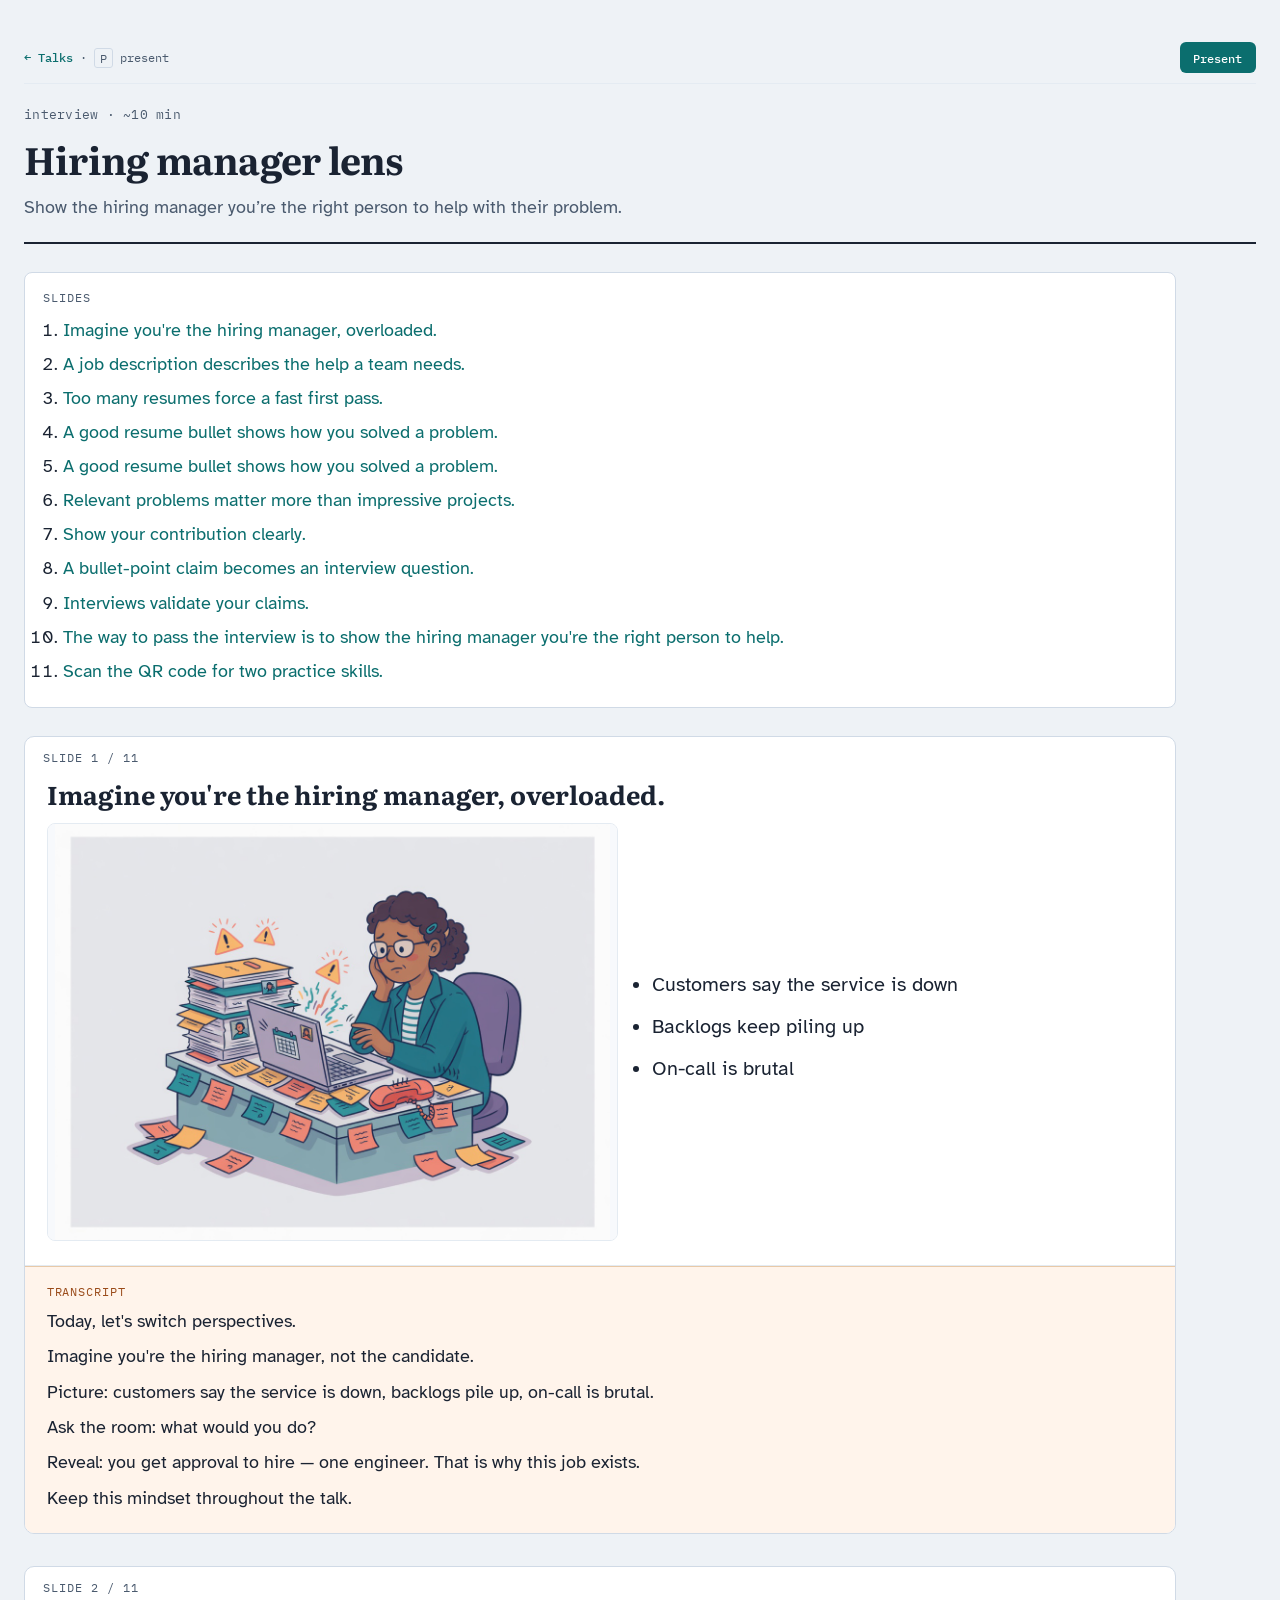
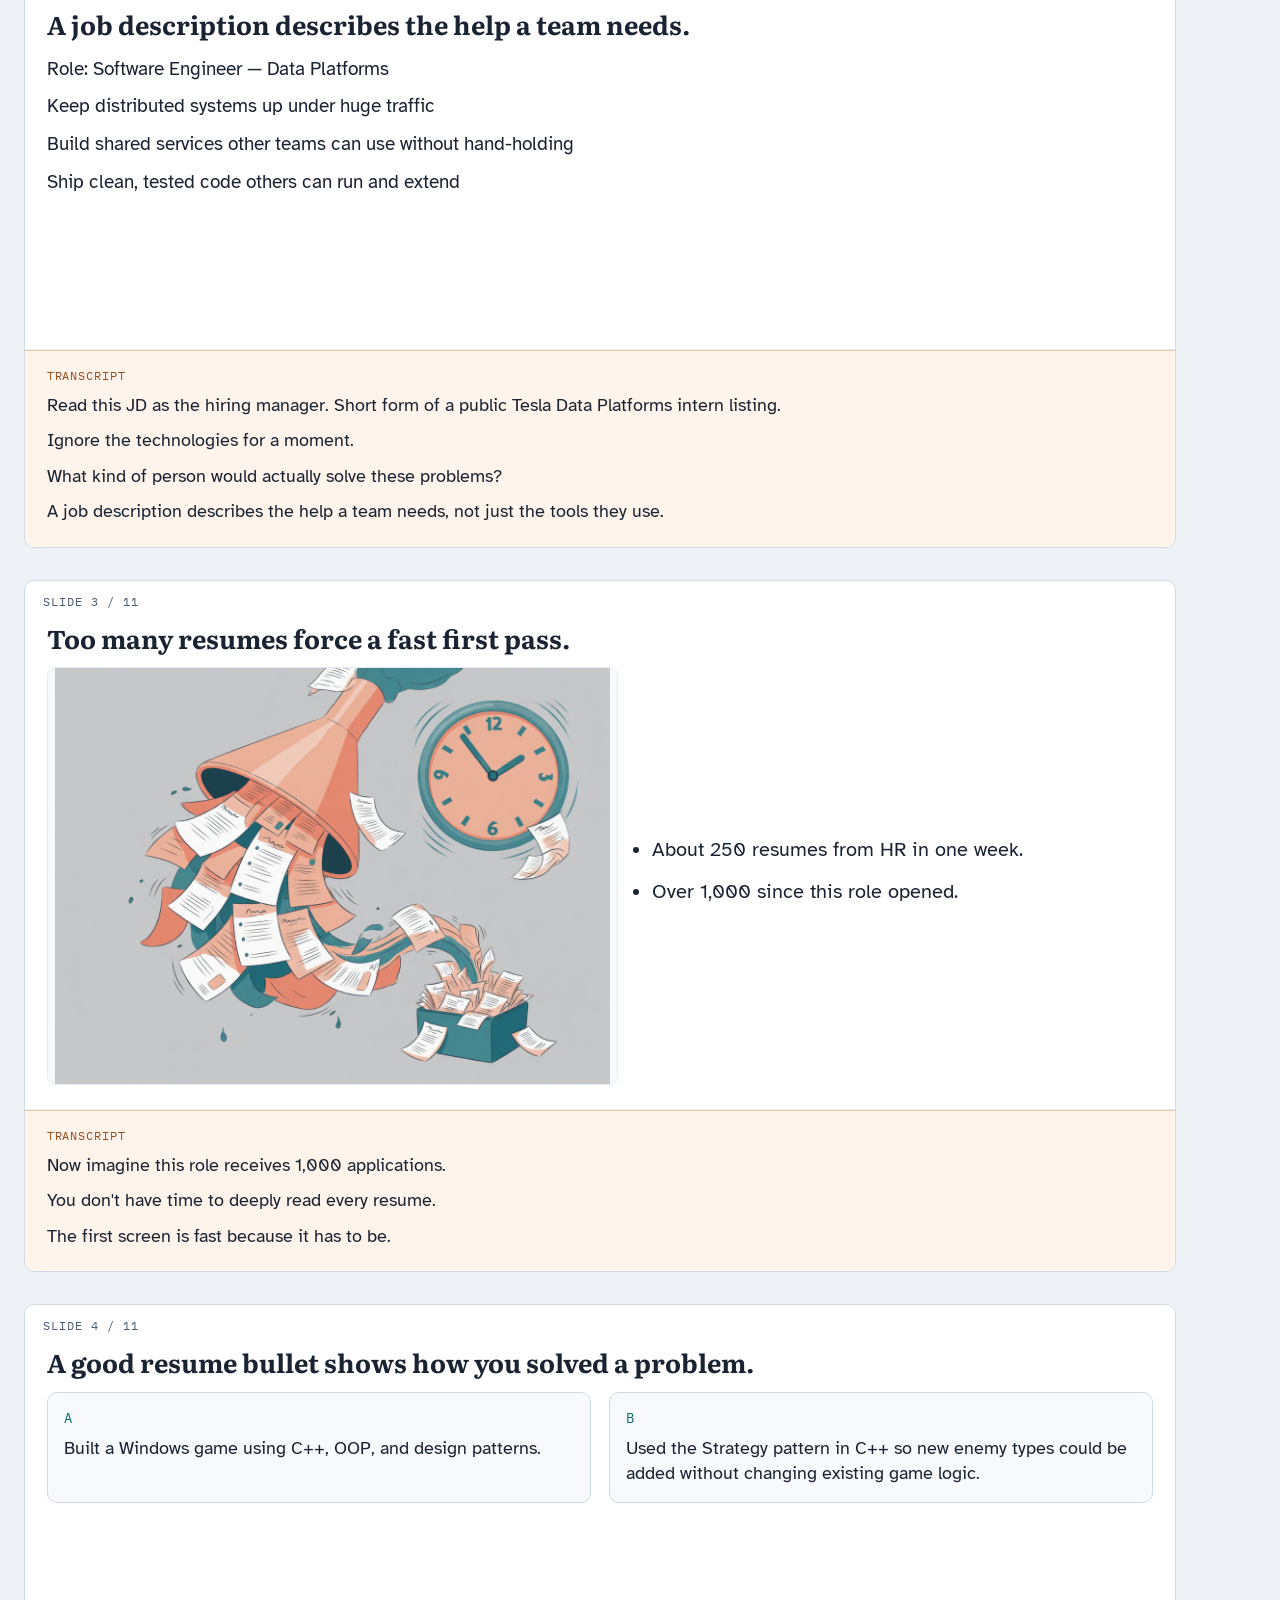
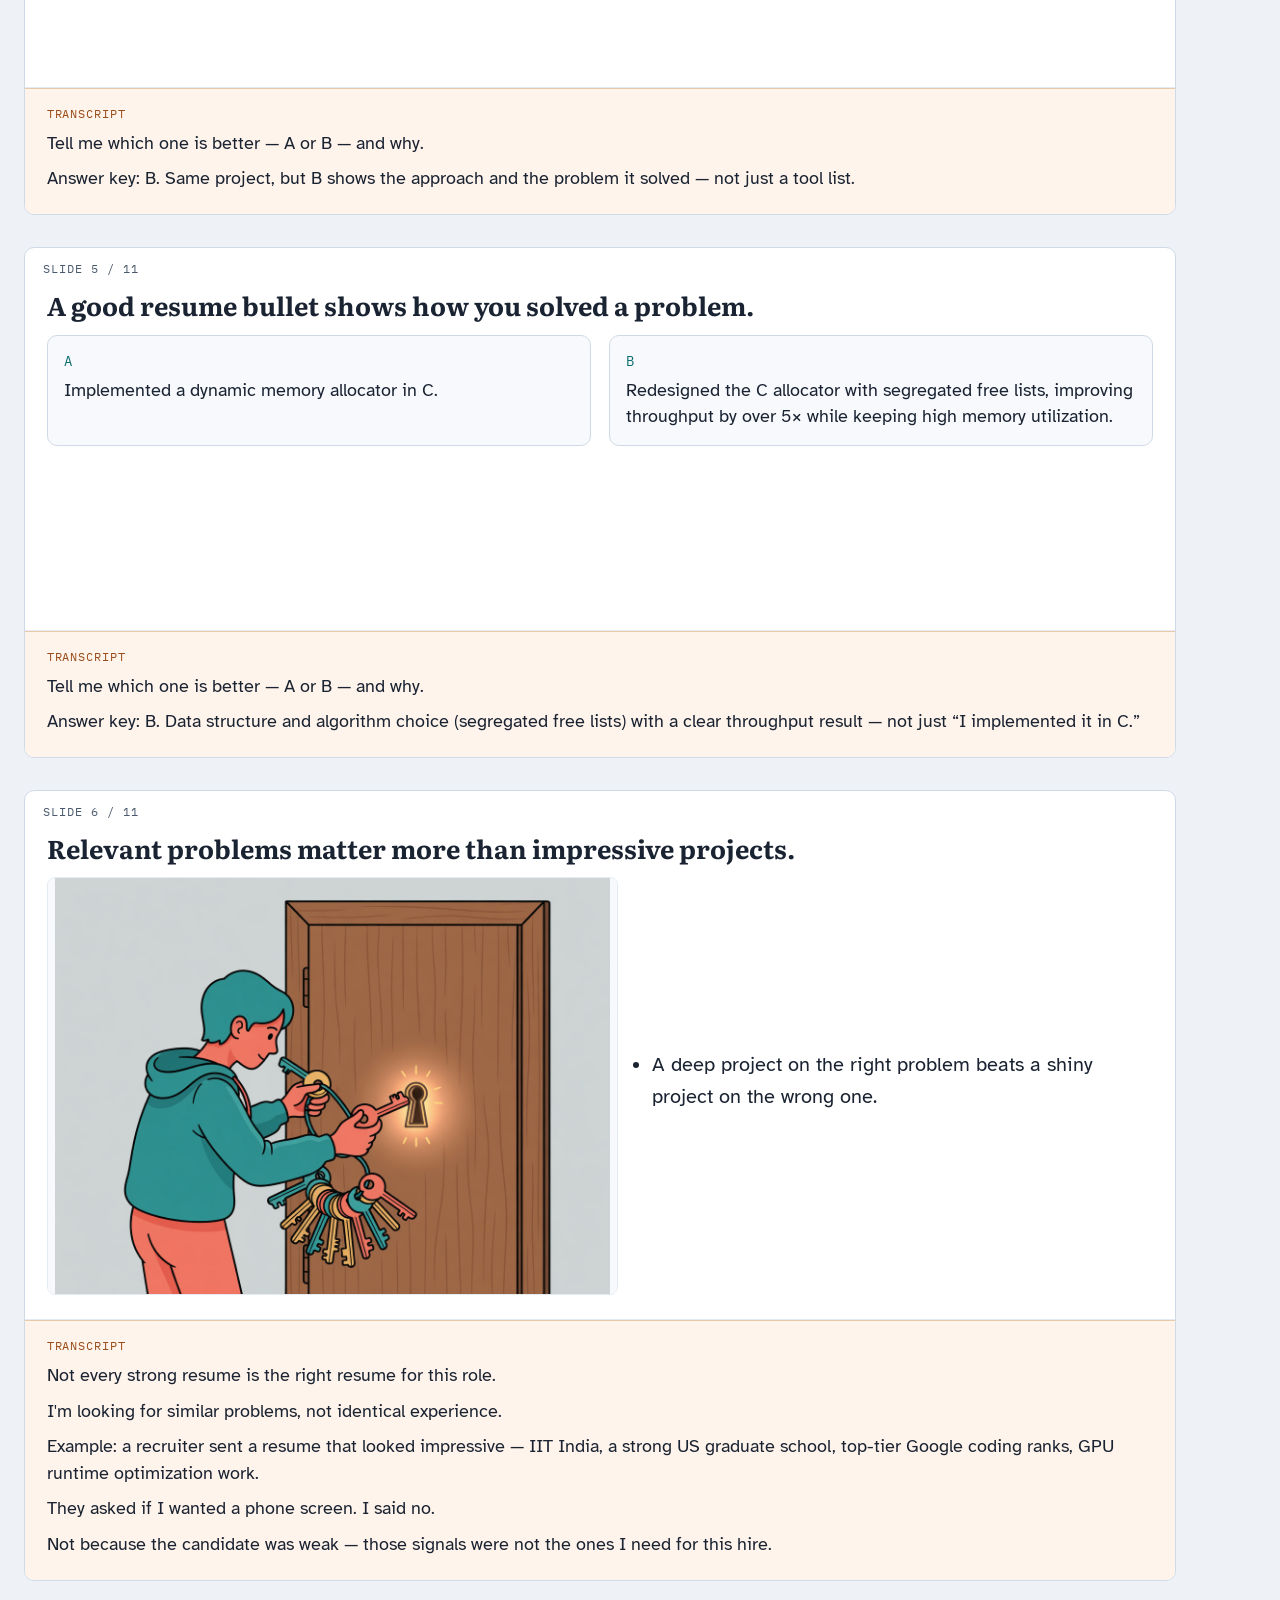
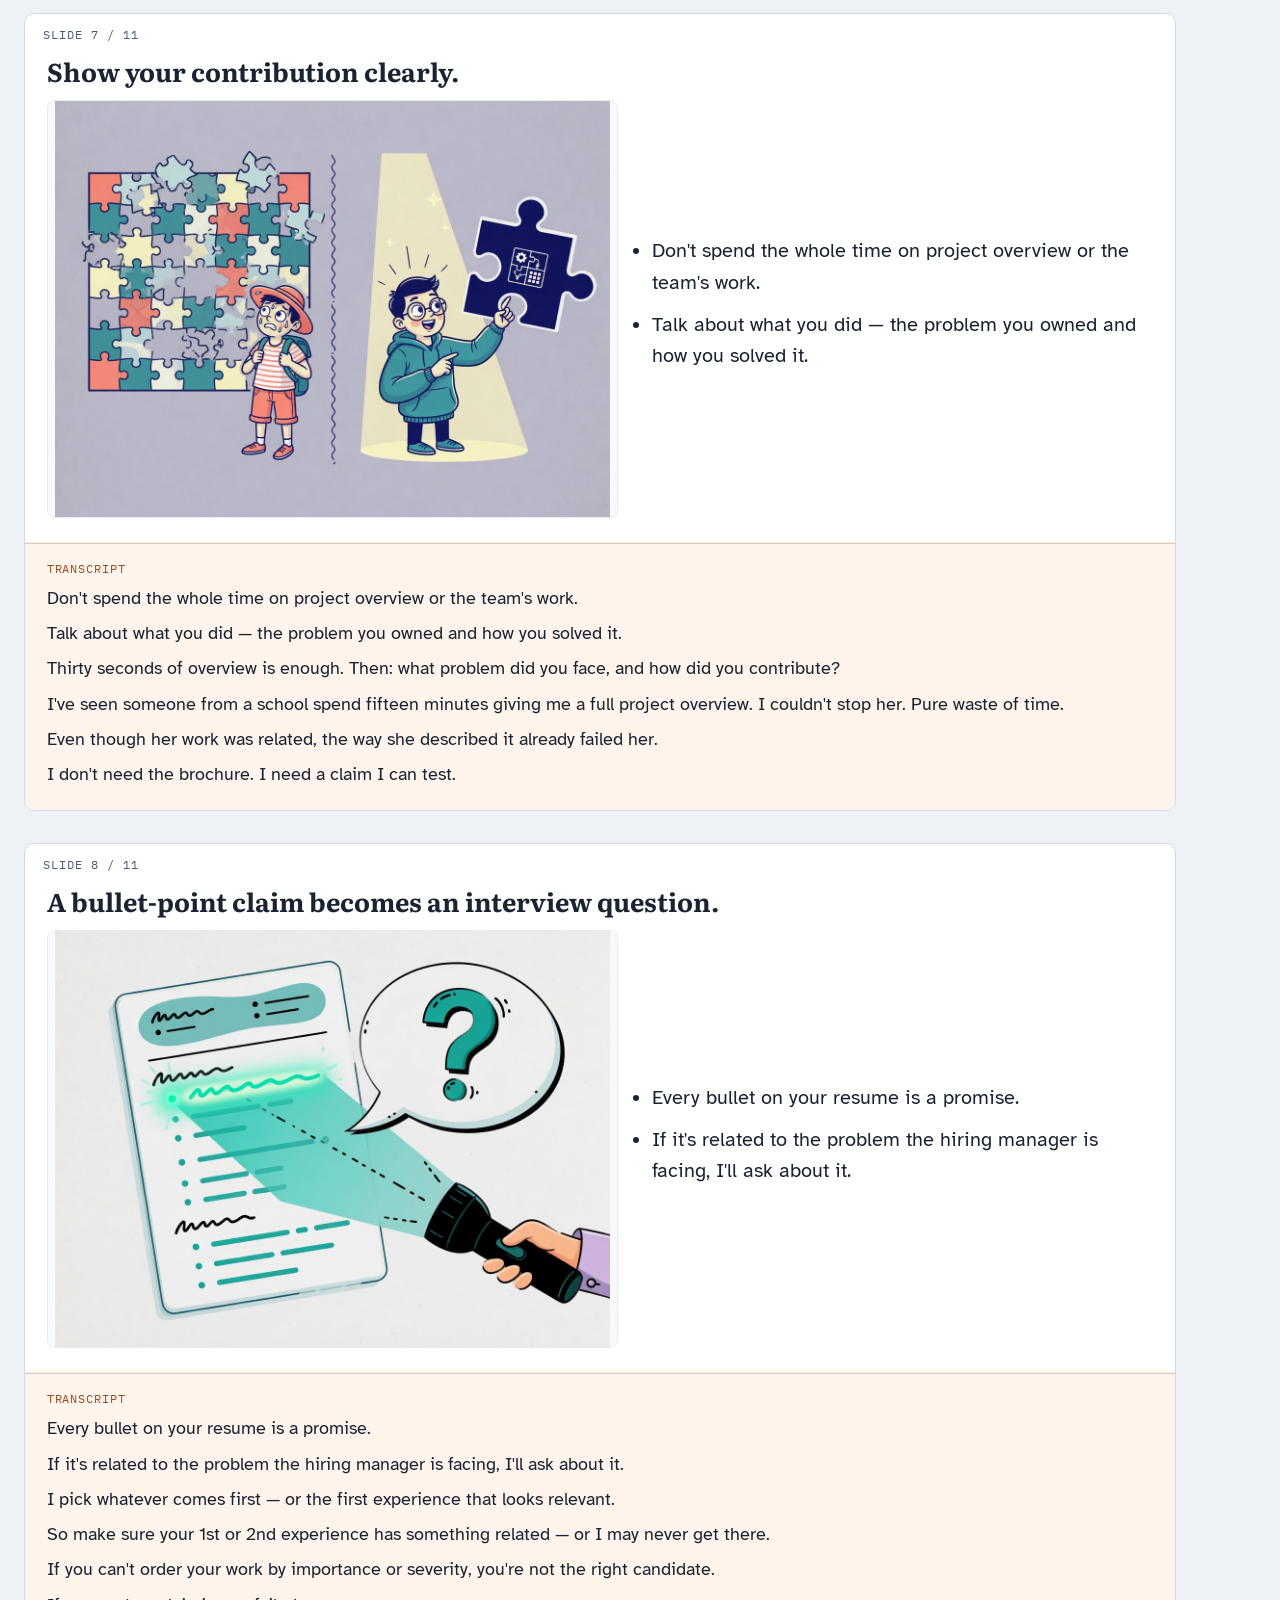
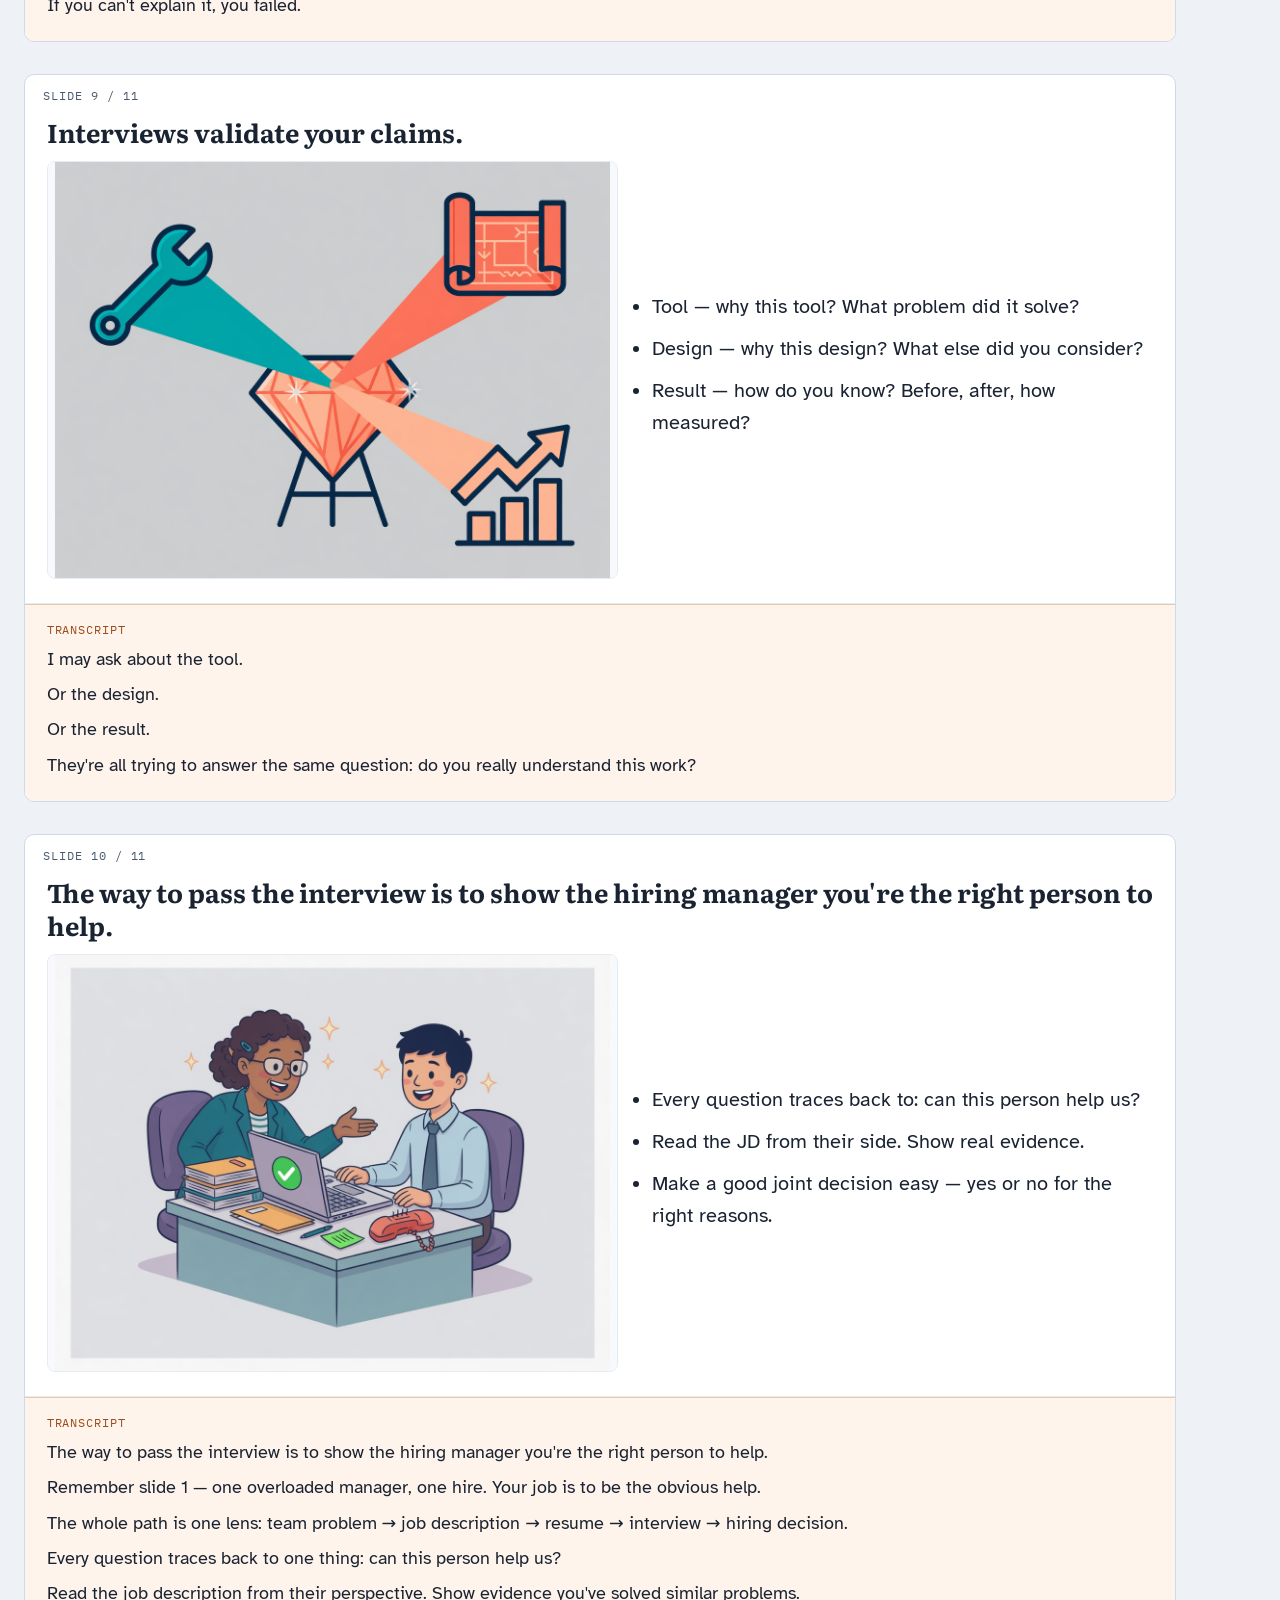
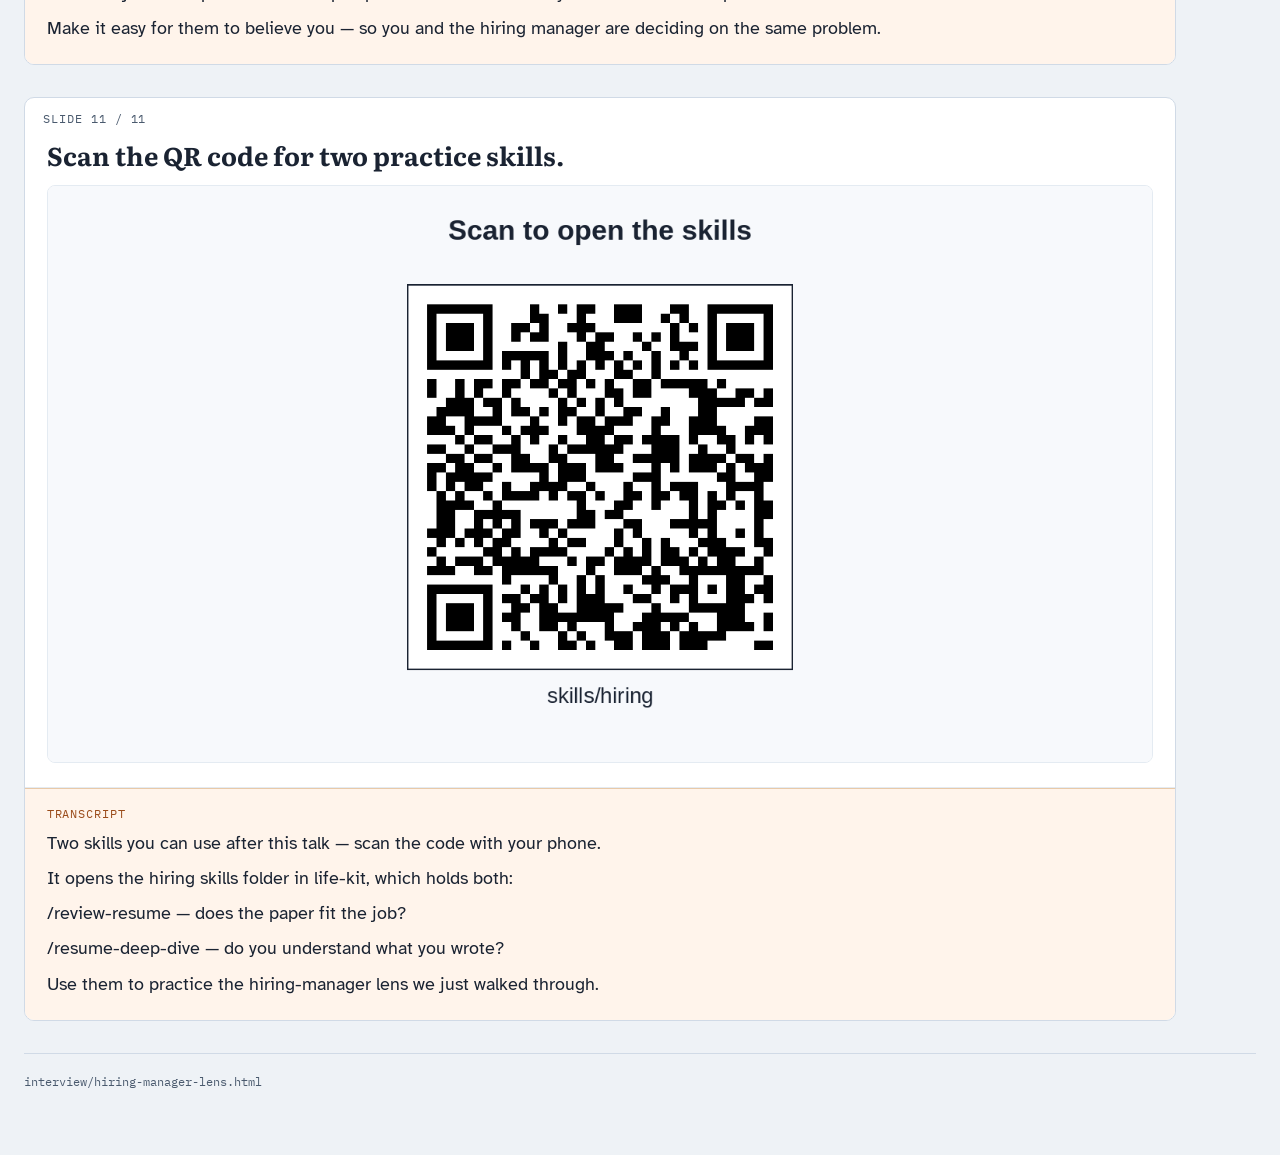
==== commit 145efd36: "docs(slides): point hiring QR to life-kit hiring skills The old QR codes linked to skills/review-res" ====
--- a/interview/hiring-manager-lens.html
+++ b/interview/hiring-manager-lens.html
@@ -800,14 +800,15 @@
       },
       {
         section: "close",
-        title: "Scan the QR codes for two practice skills.",
+        title: "Scan the QR code for two practice skills.",
         layout: "img-wide",
         img: "images/s10-two-skills-qr.png",
 
         transcript: [
-          "Two skills you can use after this talk — scan either with your phone.",
-          "Left: /review-resume — does the paper fit the job?",
-          "Right: /resume-deep-dive — do you understand what you wrote?",
+          "Two skills you can use after this talk — scan the code with your phone.",
+          "It opens the hiring skills folder in life-kit, which holds both:",
+          "/review-resume — does the paper fit the job?",
+          "/resume-deep-dive — do you understand what you wrote?",
           "Use them to practice the hiring-manager lens we just walked through.",
         ],
       },
